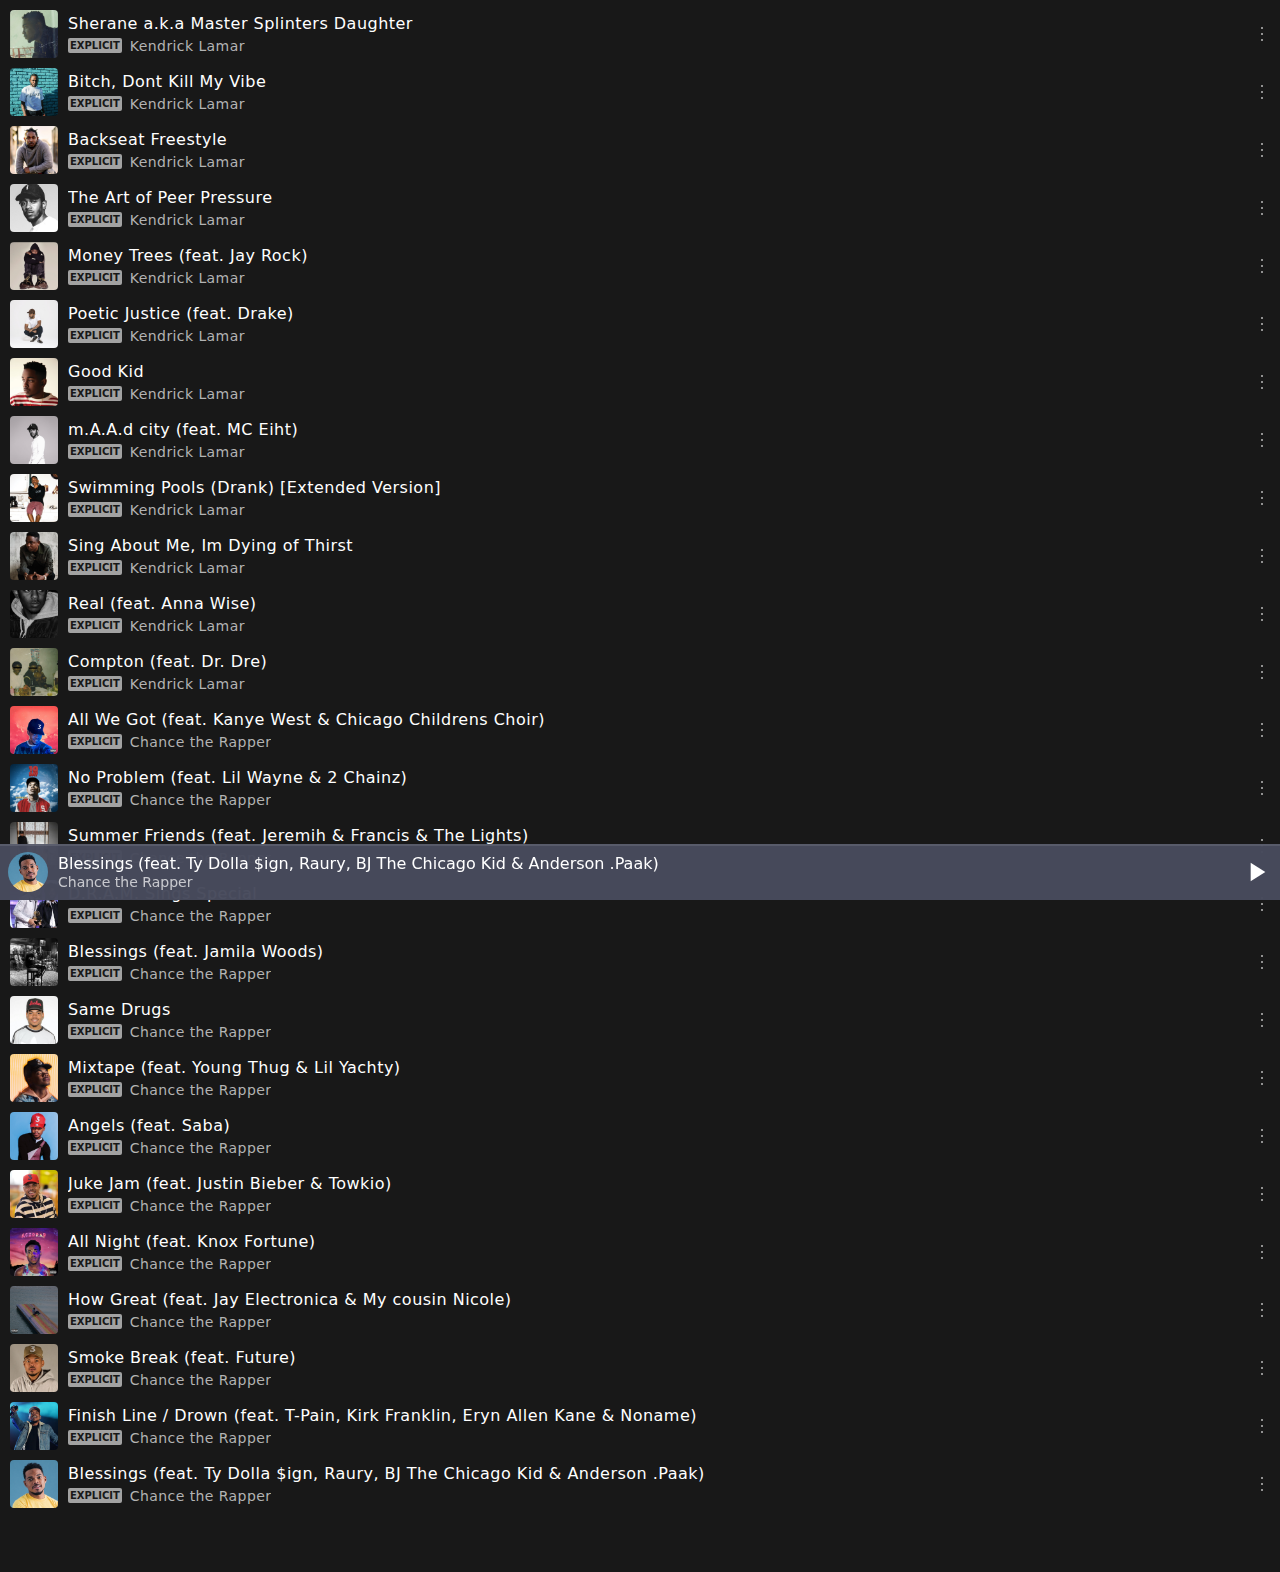
==== index.html @ a81ec712 "Update index.html" ====
<!DOCTYPE html>
<html lang="en">
<head>
   <meta charset="UTF-8">
   <meta http-equiv="X-UA-Compatible" content="IE=edge">
   <meta name="viewport" content="width=device-width, initial-scale=1.0">
   <meta name="mobile-web-app-capable" content="yes">
   <meta name="apple-mobile-web-app-title" content="Audio App">
   <meta name="apple-mobile-web-app-status-bar-style" content="#181818">
   <meta name="theme-color" content="#181818">
   <meta name="description" content="Description">
   <title>Audio app</title>
   <link rel="manifest" href="manifest.json" crossorigin="use-credentials">
   <link rel="shortcut icon" href="images/favicon.ico">
   <link rel="icon" href="images/logo-192.png" sizes="192x192">
   <link rel="icon" href="images/logo-512.png" sizes="512x512">
   <link rel="apple-touch-icon" href="images/logo-192.png" sizes="192x192">
   <link rel="apple-touch-icon" href="images/logo-512.png" sizes="512x512">
   <link rel="stylesheet" href="style.css">
</head>
<body>
   <audio preload="metadata"></audio>
   <main>
      <div class="playlist"></div>
      <div class="player">
         <div class="header">
            <h5>Playing from Album</h5>
            <h4 class="song-album"></h4>
         </div>
         <div class="figure">
            <img src="images/placeholder.webp" alt="Image">
         </div>
         <div class="details">
            <h1 class="song-name"></h1>
            <h2 class="song-artist"></h2>
         </div>
         <div class="seek-container">
            <input type="range" class="seek-bar">
            <div class="timecodes">
               <p class="song-timer">00:00</p>
               <p class="song-duration">00:00</p>
            </div>
         </div>
         <div class="controls">
            <button class="prev-btn"><span class="prev-icon"></span></button>
            <button class="play-btn"><span class="play-icon"></span></button>
            <button class="next-btn"><span class="next-icon"></span></button>
         </div>
         <div class="sub-controls">
            <button class="share-btn"><span class="share-icon"></span></button>
            <p class="share-menu"></p>
            <button class="collapse-btn"><span class="collapse-icon"></span></button>
         </div>
      </div>
   </main>
   <script src="app.js"></script>
   <script src="script.js"></script>
</body>
</html>
---- style.css ----
* {
   box-sizing: border-box;
   margin: 0;
   padding: 0;
}

*::before,
*::after {
   box-sizing: border-box;
}

html,
body {
   scroll-behavior: smooth;
   text-rendering: optimizeLegibility;
   -webkit-font-smoothing: antialiased;
   -webkit-text-size-adjust: 100%;
   -webkit-tap-highlight-color: transparent;
}

body {
   font-family: system-ui, sans-serif;
   background: #181818;
   color: #fff;
}

img {
   max-width: 100%;
   display: block;
}

ul,
ol {
   list-style: none;
   scroll-behavior: smooth;
}

a {
   text-decoration: none;
   cursor: pointer;
}  

h1,
h2,
h3,
h4,
h5,
h6,
p {
   white-space: normal;
   word-break: break-word;
   -webkit-line-clamp: 1;
   text-overflow: ellipsis;
   display: -webkit-box;
   -webkit-box-orient: vertical;
   overflow: hidden;
}

input {
   border: none;
   outline: none;
}

button {
	border: none;
	outline: none;
	background: none;
	cursor: pointer;
}

button:focus {
	outline: none;
}

.play-icon {
   background: url("data:image/svg+xml,%3Csvg xmlns='http://www.w3.org/2000/svg' height='24px' viewBox='0 0 24 24' width='24px' fill='%23FFFFFF'%3E%3Cpath d='M0 0h24v24H0z' fill='none'/%3E%3Cpath d='M8 5v14l11-7z'/%3E%3C/svg%3E") no-repeat center center/cover;
}

.pause-icon {
   background: url("data:image/svg+xml,%3Csvg xmlns='http://www.w3.org/2000/svg' height='24px' viewBox='0 0 24 24' width='24px' fill='%23FFFFFF'%3E%3Cpath d='M0 0h24v24H0z' fill='none'/%3E%3Cpath d='M6 19h4V5H6v14zm8-14v14h4V5h-4z'/%3E%3C/svg%3E") no-repeat center center/cover;
}

.next-icon {
   background: url("data:image/svg+xml,%3Csvg xmlns='http://www.w3.org/2000/svg' viewBox='0 0 24 24' width='24' height='24' fill='%23fff'%3E%3Cpath d='M16,18H18V6H16M6,18L14.5,12L6,6V18Z'/%3E%3C/svg%3E") no-repeat center center/cover;
}

.prev-icon {
   background: url("data:image/svg+xml,%3Csvg xmlns='http://www.w3.org/2000/svg' viewBox='0 0 24 24' width='24' height='24' fill='%23fff'%3E%3Cpath d='M6,18V6H8V18H6M9.5,12L18,6V18L9.5,12Z'/%3E%3C/svg%3E") no-repeat center center/cover;
}

.share-icon {
   background: url("data:image/svg+xml,%3Csvg xmlns='http://www.w3.org/2000/svg' viewBox='0 0 24 24' width='36' height='36' fill='none' stroke='%23ffffff' stroke-width='1' stroke-linecap='square' stroke-linejoin='round'%3E%3Ccircle cx='5' cy='12' r='3'%3E%3C/circle%3E%3Ccircle cx='19' cy='19' r='3'%3E%3C/circle%3E%3Ccircle cx='19' cy='5' r='3'%3E%3C/circle%3E%3Cline x1='7.6' y1='13.5' x2='16.15' y2='18'%3E%3C/line%3E%3Cline x1='16.4' y1='6.5' x2='7.85' y2='11'%3E%3C/line%3E%3C/svg%3E") no-repeat center center/cover;
}

.collapse-icon {
   background: url("data:image/svg+xml,%3Csvg xmlns='http://www.w3.org/2000/svg' viewBox='0 0 24 24' width='48' height='48' fill='none' stroke='%23ffffff' stroke-width='1' stroke-linecap='round' stroke-linejoin='round'%3E%3Cpolyline points='7 10 12 15 17 10'%3E%3C/polyline%3E%3C/svg%3E") no-repeat center center/cover;
}

.more-icon {
   background: url("data:image/svg+xml,%3Csvg xmlns='http://www.w3.org/2000/svg' viewBox='0 0 24 24' width='24' height='24' fill='none' stroke='%23ffffff' stroke-width='1' stroke-linecap='round' stroke-linejoin='round'%3E%3Cline x1='11.99' y1='6' x2='12' y2='6' stroke-linecap='round' stroke-width='2'%3E%3C/line%3E%3Cline x1='11.99' y1='12' x2='12' y2='12' stroke-linecap='round' stroke-width='2'%3E%3C/line%3E%3Cline x1='11.99' y1='18' x2='12' y2='18' stroke-linecap='round' stroke-width='2'%3E%3C/line%3E%3C/svg%3E") no-repeat center center/cover;
}

.overlay {
   position: fixed;
   top: 0;
   left: 0;
   bottom: 0;
   right: 0;
   background: rgba(0,0,0,.5);
}

.playlist ul {
   position: relative;
   padding-left: .625rem;
   padding-right: .375rem;
}

.playlist li {
   display: flex;
   margin-top: .625rem;
   margin-bottom: .625rem;
   align-items: center;
   gap: .625rem;
   cursor: pointer;
}

.playlist li:last-of-type {
   margin-bottom: 4rem;
}

.playlist li img {
   width: 3rem;
   height: 3rem;
   border-radius: .25rem;
}

.playlist li .wrapper {
   display: flex;
   flex-direction: column;
   justify-content: space-evenly;
   height: 3rem;
   margin-right: auto;
}

.playlist li .flex {
   display: flex;
   align-items: center;
   gap: .5rem;
}

.playlist li h3 {
   font-size: 1rem;
   color: #fff;
   letter-spacing: .03em;
   font-weight: 400;
}

.playlist li h4 {
   color: #b3b3b3;
   font-size: .875rem;
   letter-spacing: .03em;
   font-weight: 400;
}

.playlist li p {
   color: #181818;
   background: rgba(255,255,255,.6);
   border-radius: 2px;
   font-size: 10px;
   padding: 2px;
   text-transform: uppercase;
   display: flex;
   font-weight: 600;
   align-items: center;
}

.playlist li button {
   width: 1.5rem;
   height: 1.5rem;
   display: flex;
   align-items: center;
   justify-content: center;
   opacity: .7;
}

.playlist li button span {
   width: 1.5rem;
   height: 1.5rem;
}

.playlist .now-playing h3 {
   color: #1db954;
}

.player {
   position: fixed;
   background: rgba(72, 75, 92, .975);
   left: 0;
   bottom: 0;
   height: 3.5rem;
   width: 100%;
   transition: .25s ease;
   overflow: hidden;
   z-index: 4;
   display: flex;
   flex-direction: row;
   align-items: center;
   padding: 0 .5rem;
   gap: .625rem;
}

.header {
   display: none;
   position: relative;
}

.figure {
   display: flex;
   max-width: 2.5rem;
   max-height: 2.5rem;
   width: 100%;
   border-radius: 50%;
   position: relative;
}

.figure img {
   width: 2.5rem;
   height: 2.5rem;
   border-radius: inherit;
   object-fit: cover;
   overflow: hidden;
   animation: rotate 7s linear infinite;
   animation-play-state: paused;
   position: relative;
}

.playing .figure img {
   animation-play-state: running;
}

.details {
   display: flex;
   flex-direction: column;
   width: 100%;
   position: relative;
   gap: .025rem;
}

.details h1 {
   font-size: 1rem;
   font-weight: 500;
}

.details h2 {
   font-size: .875rem;
   font-weight: 400;
   opacity: .7;
}

.seek-container {
   position: absolute;
   top: 0;
   left: 0;
   width: 100%;
}

.seek-bar {
   -webkit-appearance: none;
   -moz-appearance: none;
   appearance: none;
   background: rgba(255,255,255,.1);
   cursor: pointer;
   width: 100%;
   border-radius: 0;
   height: .125rem;
   overflow: hidden;
   position: absolute;
   top: 0;
}

.seek-bar::-webkit-slider-thumb {
   -webkit-appearance: none;
   -moz-appearance: none;
   appearance: none;
   box-shadow: -400px 0 0 400px #fff;
   width: 0;
   height: .125rem;
}

.timecodes {
   display: none;
}

.controls {
   position: relative;
}

.sub-controls {
   position: relative;
}

.controls button {
   display: none;
}

.controls .play-btn {
   display: flex;
   align-items: center;
   justify-content: center;
   width: 2rem;
   height: 2rem;
}

.controls .play-btn span {
   width: 2rem;
   height: 2rem;
}

.sub-controls {
   display: none;
}

.expanded {
   height: 100%;
   width: 100%;
   flex-direction: column;
   padding: 1.25rem 1.375rem;
   justify-content: space-between;
   pointer-events: auto;
   background: linear-gradient(to bottom, rgb(69, 71, 85) 0%, #1c1c1f 100%);
}

.expanded::before {
   content: '';
   position: fixed;
   top: 0;
   left: 0;
   right: 0;
   bottom: 0;
   z-index: -1;
   background: url('images/overlay.svg') no-repeat center center/cover;
}

.expanded .header {
   display: flex;
   flex-direction: column;
   text-align: center;
   gap: .125rem;
   margin-bottom: auto;
}

.expanded .header h4 {
   font-size: 1.125rem;
   letter-spacing: .04em;
   font-weight: 500;
}

.expanded .header h5 {
   font-size: .8rem;
   font-weight: 400;
   text-transform: uppercase;
   letter-spacing: .05em;
   opacity: .7;
}

.expanded .figure {
   position: relative;
   background: rgba(255,255,255,.15);
   padding: .75rem;
   border-radius: 50%;
   max-width: 98%;
   max-height: 98%;
   width: 100%;
   margin-bottom: auto;
}

.expanded .figure::after {
   content: '';
   background: rgba(69, 71, 85, 1);
   border: .375rem solid rgba(255,255,255,.1);
   border-radius: 50%;
   position: absolute;
   left: 50%;
   top: 50%;
   width: 2.5rem;
   height: 2.5rem;
   transform: translate(-50%, -50%);
}

.expanded .figure img {
   width: 100%;
   height: 100%;
   object-fit: cover;
}

.expanded .details {
   gap: .125rem;
   margin-bottom: auto;
}

.expanded .details h1 {
   font-size: 1.25rem;
}

.expanded .details h2 {
   font-size: 1rem;
   opacity: .7;
}

.expanded .seek-container {
   position: relative;
}

.expanded .seek-bar {
   border-radius: .5rem;
   height: .15rem;
   position: relative;
}

.expanded .seek-bar::-webkit-slider-thumb {
   border-radius: .5rem;
   height: .15rem;
}

.expanded .timecodes {
   display: flex;
   align-items: center;
   justify-content: space-between;
   font-size: .8rem;
   opacity: .7;
   font-weight: 400;
   padding-top: .025rem;
}

.expanded .controls {
   display: flex;
   align-items: center;
   gap: 1.5rem;
}

.expanded .controls button {
   display: flex;
   align-items: center;
   justify-content: center;
   width: 2.5rem;
   height: 2.5rem;
   background: rgba(255,255,255,0);
   border-radius: 50%;
}

.expanded .controls button:active {
   background: rgba(255,255,255,.1);
}

.expanded .controls button span {
   width: 2.25rem;
   height: 2.25rem;
}

.expanded .controls .play-btn {
   width: 3.75rem;
   height: 3.75rem;
}

.expanded .controls .play-btn span {
   width: 3.75rem;
   height: 3.75rem;
   display: flex;
}

.expanded .sub-controls {
   display: flex;
   align-items: center;
   justify-content: space-between;
   width: 100%;
}

.expanded .sub-controls p {
   display: none;
}

.expanded .sub-controls button {
   display: flex;
   align-items: center;
   justify-content: center;
   width: 1.75rem;
   height: 1.75rem;
   background: rgba(255,255,255,0);
   border-radius: 50%;
}

.expanded .sub-controls button:active {
   background: rgba(255,255,255,.1);
}

.expanded .sub-controls button span {
   width: 1.5rem;
   height: 1.5rem;
}

.expanded .sub-controls .collapse-btn {
   width: 2.25rem;
   height: 2.25rem;
   margin-right: -.25rem;
}

.expanded .sub-controls .collapse-btn span {
   width: 2rem;
   height: 2rem;
}

@keyframes rotate {
   from {
      transform: rotate(0deg);
   }

   to {
      transform: rotate(360deg);
   }
}

@media (min-width: 600px) {
   .expanded .figure {
      max-width: 275px;
   }

   .expanded .figure img {
      max-width: 275px;
   }

   .expanded .details {
      max-width: 400px;
   }

   .expanded .seek-container {
      max-width: 400px;
   }

   .expanded .seek-bar {
      height: .25rem;
   }

   .expanded .sub-controls {
      max-width: 400px;
   }
}
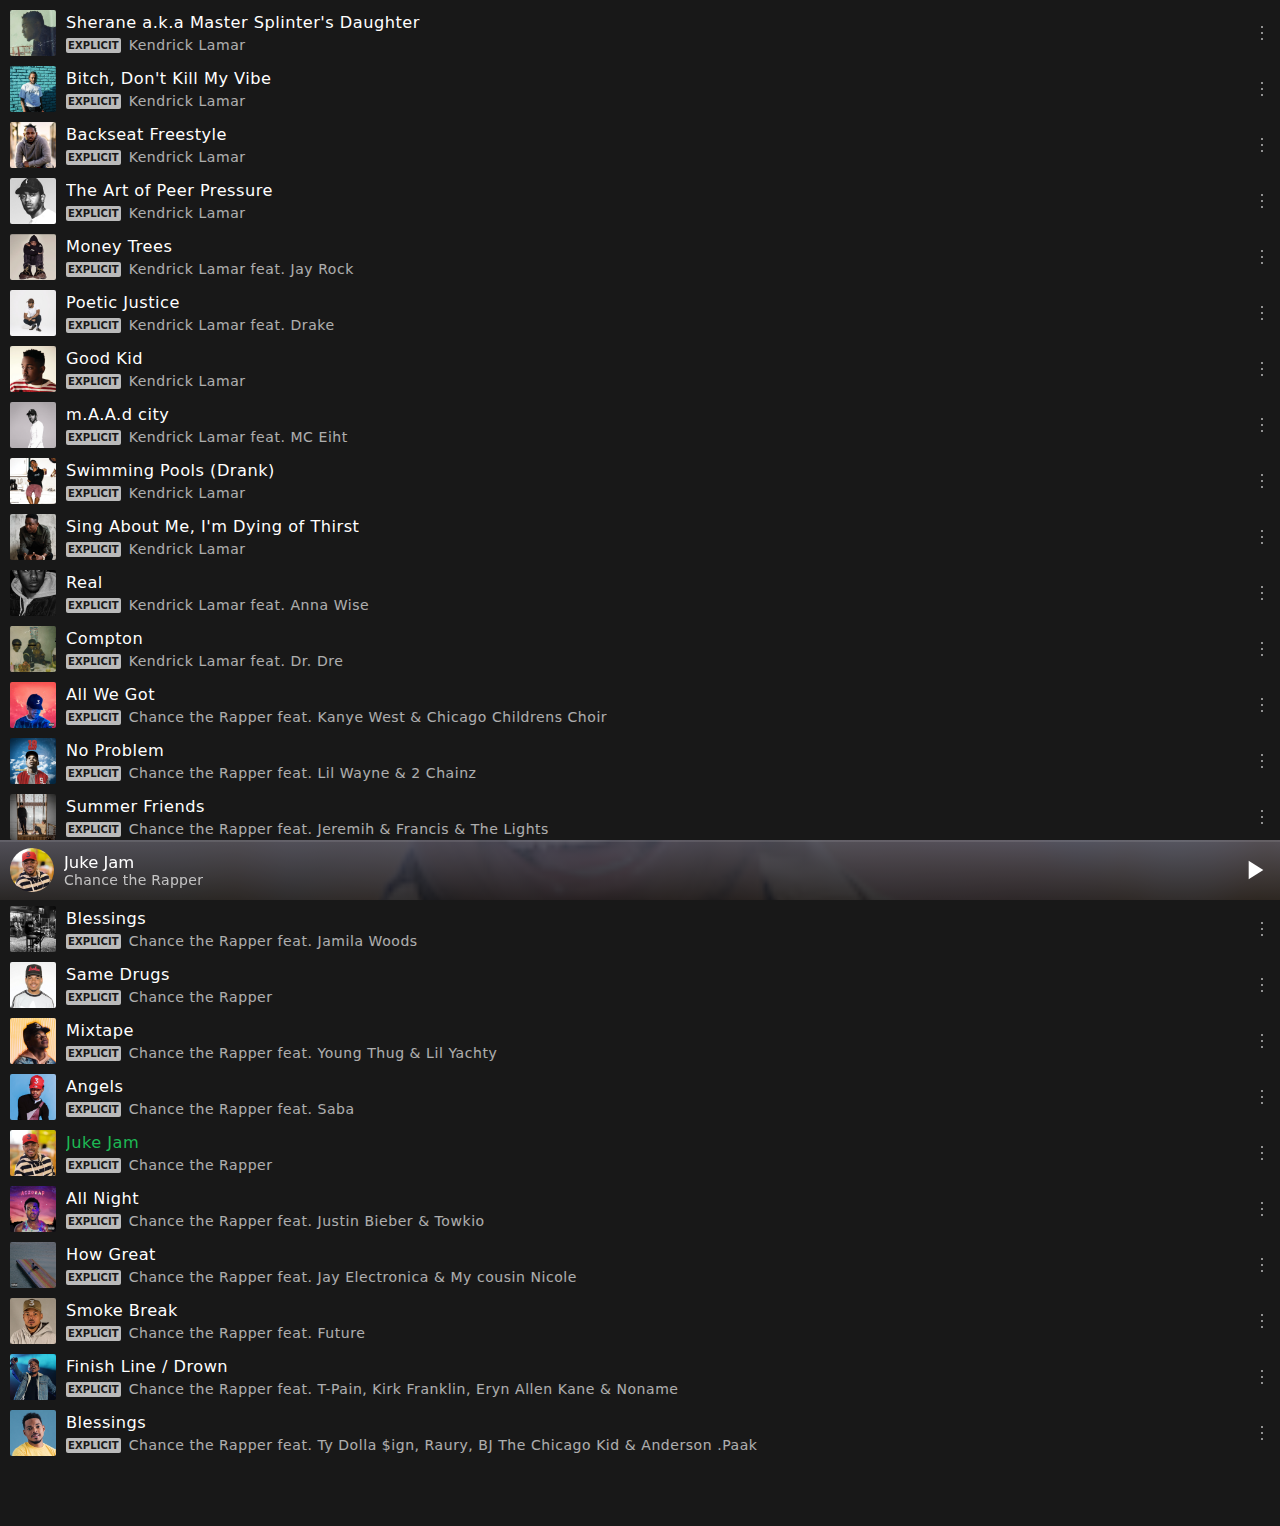
==== commit 3905345c: "Update index.html" ====
--- a/index.html
+++ b/index.html
@@ -19,10 +19,10 @@
    <link rel="stylesheet" href="style.css">
 </head>
 <body>
-   <audio preload="metadata"></audio>
    <main>
       <div class="playlist"></div>
       <div class="player">
+      <audio preload="metadata"></audio>
          <div class="header">
             <h5>Playing from Album</h5>
             <h4 class="song-album"></h4>
--- a/style.css
+++ b/style.css
@@ -45,10 +45,9 @@
 h3,
 h4,
 h5,
-h6,
-p {
+h6 {
    white-space: normal;
-   word-break: break-word;
+   word-break: break-all;
    -webkit-line-clamp: 1;
    text-overflow: ellipsis;
    display: -webkit-box;
@@ -101,236 +100,6 @@
 }
 
 .overlay {
-   position: fixed;
-   top: 0;
-   left: 0;
-   bottom: 0;
-   right: 0;
-   background: rgba(0,0,0,.5);
-}
-
-.playlist ul {
-   position: relative;
-   padding-left: .625rem;
-   padding-right: .375rem;
-}
-
-.playlist li {
-   display: flex;
-   margin-top: .625rem;
-   margin-bottom: .625rem;
-   align-items: center;
-   gap: .625rem;
-   cursor: pointer;
-}
-
-.playlist li:last-of-type {
-   margin-bottom: 4rem;
-}
-
-.playlist li img {
-   width: 3rem;
-   height: 3rem;
-   border-radius: .25rem;
-}
-
-.playlist li .wrapper {
-   display: flex;
-   flex-direction: column;
-   justify-content: space-evenly;
-   height: 3rem;
-   margin-right: auto;
-}
-
-.playlist li .flex {
-   display: flex;
-   align-items: center;
-   gap: .5rem;
-}
-
-.playlist li h3 {
-   font-size: 1rem;
-   color: #fff;
-   letter-spacing: .03em;
-   font-weight: 400;
-}
-
-.playlist li h4 {
-   color: #b3b3b3;
-   font-size: .875rem;
-   letter-spacing: .03em;
-   font-weight: 400;
-}
-
-.playlist li p {
-   color: #181818;
-   background: rgba(255,255,255,.6);
-   border-radius: 2px;
-   font-size: 10px;
-   padding: 2px;
-   text-transform: uppercase;
-   display: flex;
-   font-weight: 600;
-   align-items: center;
-}
-
-.playlist li button {
-   width: 1.5rem;
-   height: 1.5rem;
-   display: flex;
-   align-items: center;
-   justify-content: center;
-   opacity: .7;
-}
-
-.playlist li button span {
-   width: 1.5rem;
-   height: 1.5rem;
-}
-
-.playlist .now-playing h3 {
-   color: #1db954;
-}
-
-.player {
-   position: fixed;
-   background: rgba(72, 75, 92, .975);
-   left: 0;
-   bottom: 0;
-   height: 3.5rem;
-   width: 100%;
-   transition: .25s ease;
-   overflow: hidden;
-   z-index: 4;
-   display: flex;
-   flex-direction: row;
-   align-items: center;
-   padding: 0 .5rem;
-   gap: .625rem;
-}
-
-.header {
-   display: none;
-   position: relative;
-}
-
-.figure {
-   display: flex;
-   max-width: 2.5rem;
-   max-height: 2.5rem;
-   width: 100%;
-   border-radius: 50%;
-   position: relative;
-}
-
-.figure img {
-   width: 2.5rem;
-   height: 2.5rem;
-   border-radius: inherit;
-   object-fit: cover;
-   overflow: hidden;
-   animation: rotate 7s linear infinite;
-   animation-play-state: paused;
-   position: relative;
-}
-
-.playing .figure img {
-   animation-play-state: running;
-}
-
-.details {
-   display: flex;
-   flex-direction: column;
-   width: 100%;
-   position: relative;
-   gap: .025rem;
-}
-
-.details h1 {
-   font-size: 1rem;
-   font-weight: 500;
-}
-
-.details h2 {
-   font-size: .875rem;
-   font-weight: 400;
-   opacity: .7;
-}
-
-.seek-container {
-   position: absolute;
-   top: 0;
-   left: 0;
-   width: 100%;
-}
-
-.seek-bar {
-   -webkit-appearance: none;
-   -moz-appearance: none;
-   appearance: none;
-   background: rgba(255,255,255,.1);
-   cursor: pointer;
-   width: 100%;
-   border-radius: 0;
-   height: .125rem;
-   overflow: hidden;
-   position: absolute;
-   top: 0;
-}
-
-.seek-bar::-webkit-slider-thumb {
-   -webkit-appearance: none;
-   -moz-appearance: none;
-   appearance: none;
-   box-shadow: -400px 0 0 400px #fff;
-   width: 0;
-   height: .125rem;
-}
-
-.timecodes {
-   display: none;
-}
-
-.controls {
-   position: relative;
-}
-
-.sub-controls {
-   position: relative;
-}
-
-.controls button {
-   display: none;
-}
-
-.controls .play-btn {
-   display: flex;
-   align-items: center;
-   justify-content: center;
-   width: 2rem;
-   height: 2rem;
-}
-
-.controls .play-btn span {
-   width: 2rem;
-   height: 2rem;
-}
-
-.sub-controls {
-   display: none;
-}
-
-.expanded {
-   height: 100%;
-   width: 100%;
-   flex-direction: column;
-   padding: 1.25rem 1.375rem;
-   justify-content: space-between;
-   pointer-events: auto;
-   background: linear-gradient(to bottom, rgb(69, 71, 85) 0%, #1c1c1f 100%);
-}
-
-.expanded::before {
    content: '';
    position: fixed;
    top: 0;
@@ -339,6 +108,235 @@
    bottom: 0;
    z-index: -1;
    background: url('images/overlay.svg') no-repeat center center/cover;
+   background: rgba(0,0,0,.5);
+}
+
+.playlist ul {
+   position: relative;
+   padding-left: .625rem;
+   padding-right: .375rem;
+}
+
+.playlist li {
+   display: flex;
+   margin-top: .625rem;
+   margin-bottom: .625rem;
+   align-items: center;
+   gap: .625rem;
+   cursor: pointer;
+}
+
+.playlist li:last-of-type {
+   margin-bottom: 4.375rem;
+}
+
+.playlist li img {
+   max-width: 2.875rem;
+   max-height: 2.875rem;
+   width: 100%;
+   height: 100%;
+   border-radius: .125rem;
+   object-fit: cover;
+}
+
+.playlist li .wrapper {
+   display: flex;
+   flex-direction: column;
+   justify-content: space-around;
+   height: 2.875rem;
+   margin-right: auto;
+}
+
+.playlist li .flex {
+   display: flex;
+   align-items: center;
+   gap: .5rem;
+}
+
+.playlist li h3 {
+   font-size: 1.0125rem;
+   color: #fff;
+   letter-spacing: .03em;
+   font-weight: 400;
+}
+
+.playlist li h4 {
+   color: #fff;
+   opacity: .65;
+   font-size: .875rem;
+   letter-spacing: .04em;
+   font-weight: 400;
+}
+
+.playlist li p {
+   color: #181818;
+   background: rgba(255,255,255,.7);
+   border-radius: .125rem;
+   font-size: .625rem;
+   padding: .125rem;
+   text-transform: uppercase;
+   letter-spacing: .01em;
+   display: flex;
+   font-weight: 600;
+   align-items: center;
+   text-align: center;
+}
+
+.playlist li button {
+   width: 1.5rem;
+   height: 1.5rem;
+   display: flex;
+   align-items: center;
+   justify-content: center;
+   opacity: .7;
+}
+
+.playlist li button span {
+   width: 1.5rem;
+   height: 1.5rem;
+}
+
+.playlist .now-playing h3 {
+   color: #1db954;
+}
+
+.player {
+   position: fixed;
+   background: rgba(72, 75, 92, .975);
+   left: 0;
+   bottom: 0;
+   height: 3.75rem;
+   width: 100%;
+   transition: .25s ease;
+   overflow: hidden;
+   z-index: 4;
+   display: flex;
+   flex-direction: row;
+   align-items: center;
+   padding: 0 .625rem;
+   gap: .625rem;
+}
+
+.header {
+   display: none;
+   position: relative;
+}
+
+.figure {
+   display: flex;
+   max-width: 2.75rem;
+   max-height: 2.75rem;
+   width: 100%;
+   border-radius: 50%;
+   position: relative;
+}
+
+.figure img {
+   width: 2.75rem;
+   height: 2.75rem;
+   border-radius: inherit;
+   object-fit: cover;
+   overflow: hidden;
+   animation: rotate 7s linear infinite;
+   animation-play-state: paused;
+   position: relative;
+}
+
+.playing .figure img {
+   animation-play-state: running;
+}
+
+.details {
+   display: flex;
+   flex-direction: column;
+   width: 100%;
+   position: relative;
+   justify-content: space-evenly;
+}
+
+.details h1 {
+   font-size: 1.025rem;
+   font-weight: 500;
+}
+
+.details h2 {
+   font-size: .875rem;
+   font-weight: 400;
+   opacity: .7;
+   letter-spacing: .02em;
+}
+
+.seek-container {
+   position: absolute;
+   top: 0;
+   left: 0;
+   width: 100%;
+}
+
+.seek-bar {
+   -webkit-appearance: none;
+   -moz-appearance: none;
+   appearance: none;
+   background: rgba(255,255,255,.1);
+   cursor: pointer;
+   width: 100%;
+   border-radius: 0;
+   height: .1rem;
+   overflow: hidden;
+   position: absolute;
+   top: 0;
+}
+
+.seek-bar::-webkit-slider-thumb {
+   -webkit-appearance: none;
+   -moz-appearance: none;
+   appearance: none;
+   box-shadow: -400px 0 0 400px #fff;
+   width: 0;
+   height: .1rem;
+}
+
+.timecodes {
+   display: none;
+}
+
+.controls {
+   position: relative;
+}
+
+.sub-controls {
+   position: relative;
+}
+
+.controls button {
+   display: none;
+}
+
+.controls .play-btn {
+   display: flex;
+   align-items: center;
+   justify-content: center;
+   width: 2rem;
+   height: 2rem;
+}
+
+.controls .play-btn span {
+   width: 2rem;
+   height: 2rem;
+}
+
+.sub-controls {
+   display: none;
+}
+
+.expanded {
+   height: 100%;
+   width: 100%;
+   flex-direction: column;
+   padding: 1.25rem 1.375rem;
+   justify-content: space-between;
+   pointer-events: auto;
+   background: linear-gradient(to bottom, rgba(69, 71, 85, .9) 0%, rgba(28, 28, 31, .9) 100%);
 }
 
 .expanded .header {
@@ -366,10 +364,10 @@
 .expanded .figure {
    position: relative;
    background: rgba(255,255,255,.15);
-   padding: .75rem;
+   padding: .625rem;
    border-radius: 50%;
-   max-width: 98%;
-   max-height: 98%;
+   max-width: 92%;
+   max-height: 92%;
    width: 100%;
    margin-bottom: auto;
 }
@@ -394,16 +392,16 @@
 }
 
 .expanded .details {
-   gap: .125rem;
+   gap: .125rem;  
    margin-bottom: auto;
 }
 
 .expanded .details h1 {
-   font-size: 1.25rem;
+   font-size: 1.325rem;
 }
 
 .expanded .details h2 {
-   font-size: 1rem;
+   font-size: 1.075rem;
    opacity: .7;
 }
 
@@ -520,27 +518,40 @@
 }
 
 @media (min-width: 600px) {
+   .expanded {
+      display: grid;
+      grid-template-columns: repeat(3, 1fr);
+      padding: 3rem;
+      align-content: space-between;
+      justify-content: center;
+   }
+
+   .expanded .header {
+      grid-column: 1 / 4;
+      text-align: center;
+   }
+
    .expanded .figure {
-      max-width: 275px;
-   }
-
-   .expanded .figure img {
-      max-width: 275px;
+      grid-column: 2 / 3;
+      max-width: 100%;
+      max-height: 100%;
    }
 
    .expanded .details {
-      max-width: 400px;
+      grid-column: 1 / 4;
+      height: fit-content;
    }
 
    .expanded .seek-container {
-      max-width: 400px;
-   }
-
-   .expanded .seek-bar {
-      height: .25rem;
+      grid-column: 1 / 4;
+   }
+
+   .expanded .controls {
+      grid-column: 1 / 4;
+      justify-content: center;
    }
 
    .expanded .sub-controls {
-      max-width: 400px;
-   }
-}
+      grid-column: 1 / 4;
+   }
+}
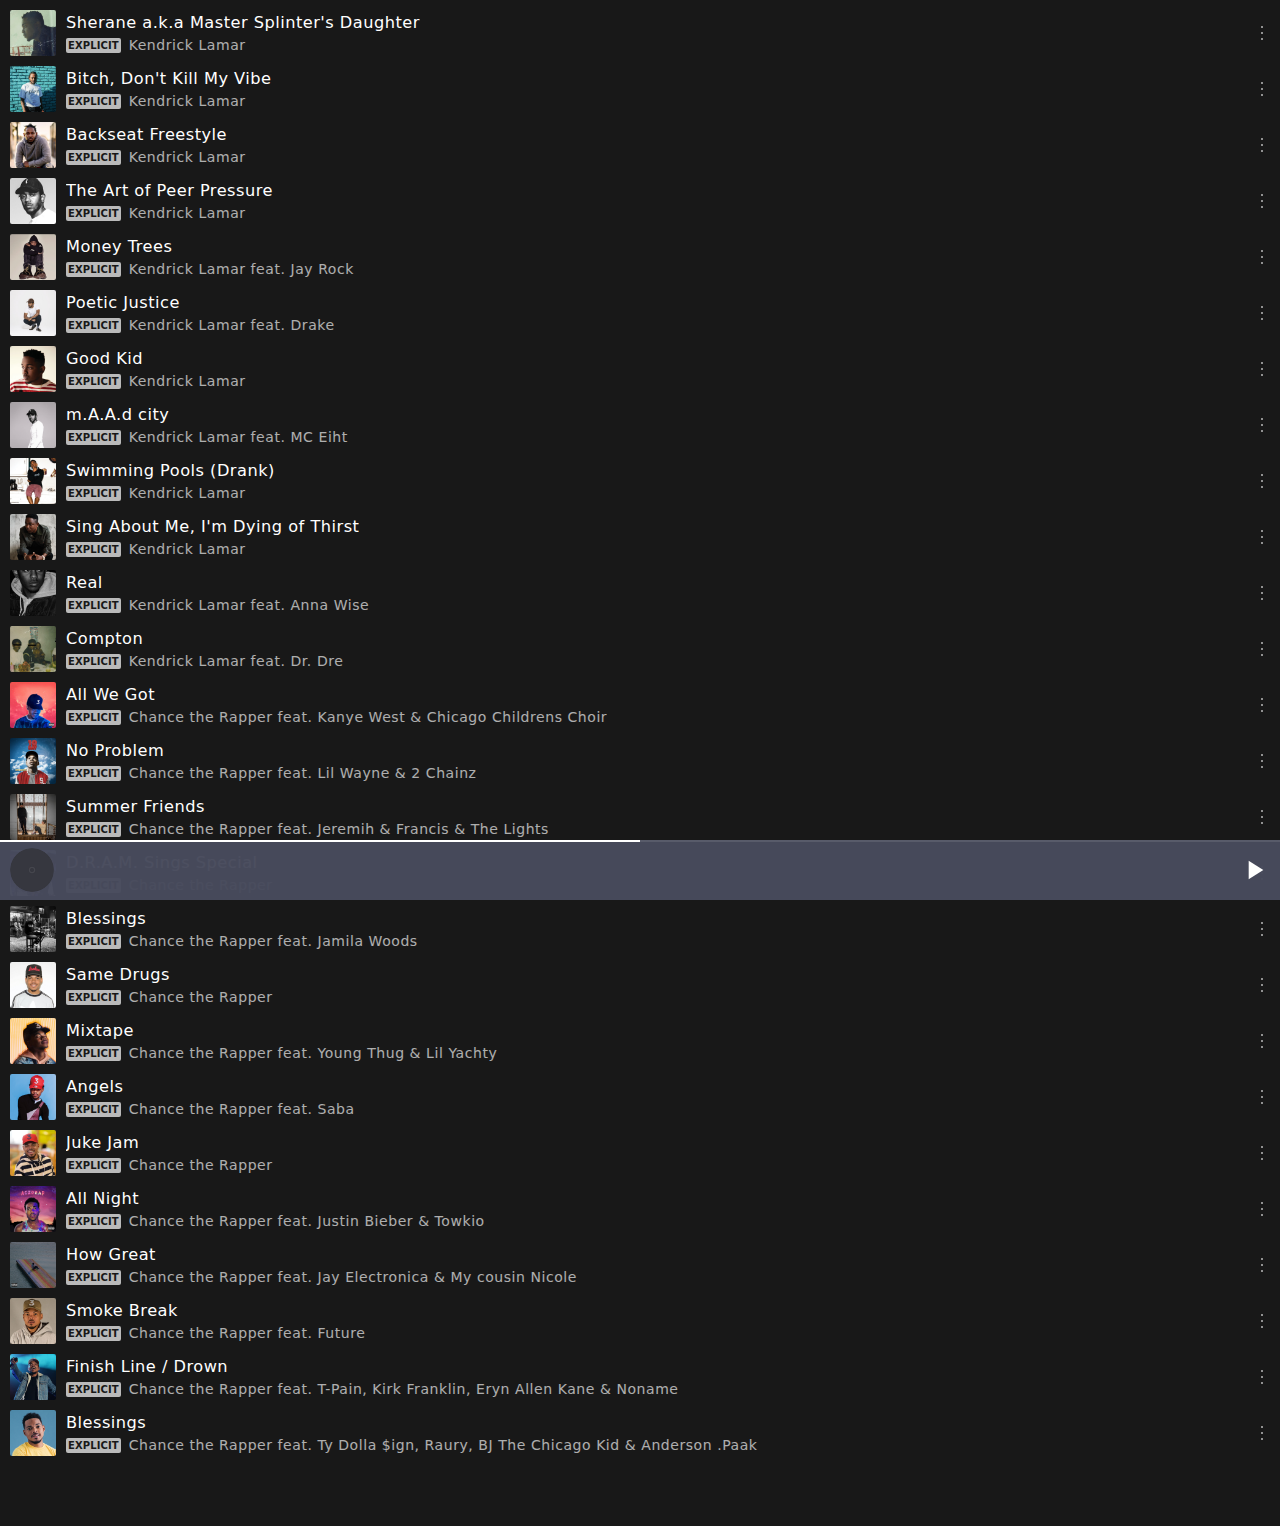
==== commit 3de0e9f5: "Update index.html" ====
--- a/index.html
+++ b/index.html
@@ -19,10 +19,10 @@
    <link rel="stylesheet" href="style.css">
 </head>
 <body>
+   <audio preload="metadata"></audio>
    <main>
       <div class="playlist"></div>
       <div class="player">
-      <audio preload="metadata"></audio>
          <div class="header">
             <h5>Playing from Album</h5>
             <h4 class="song-album"></h4>
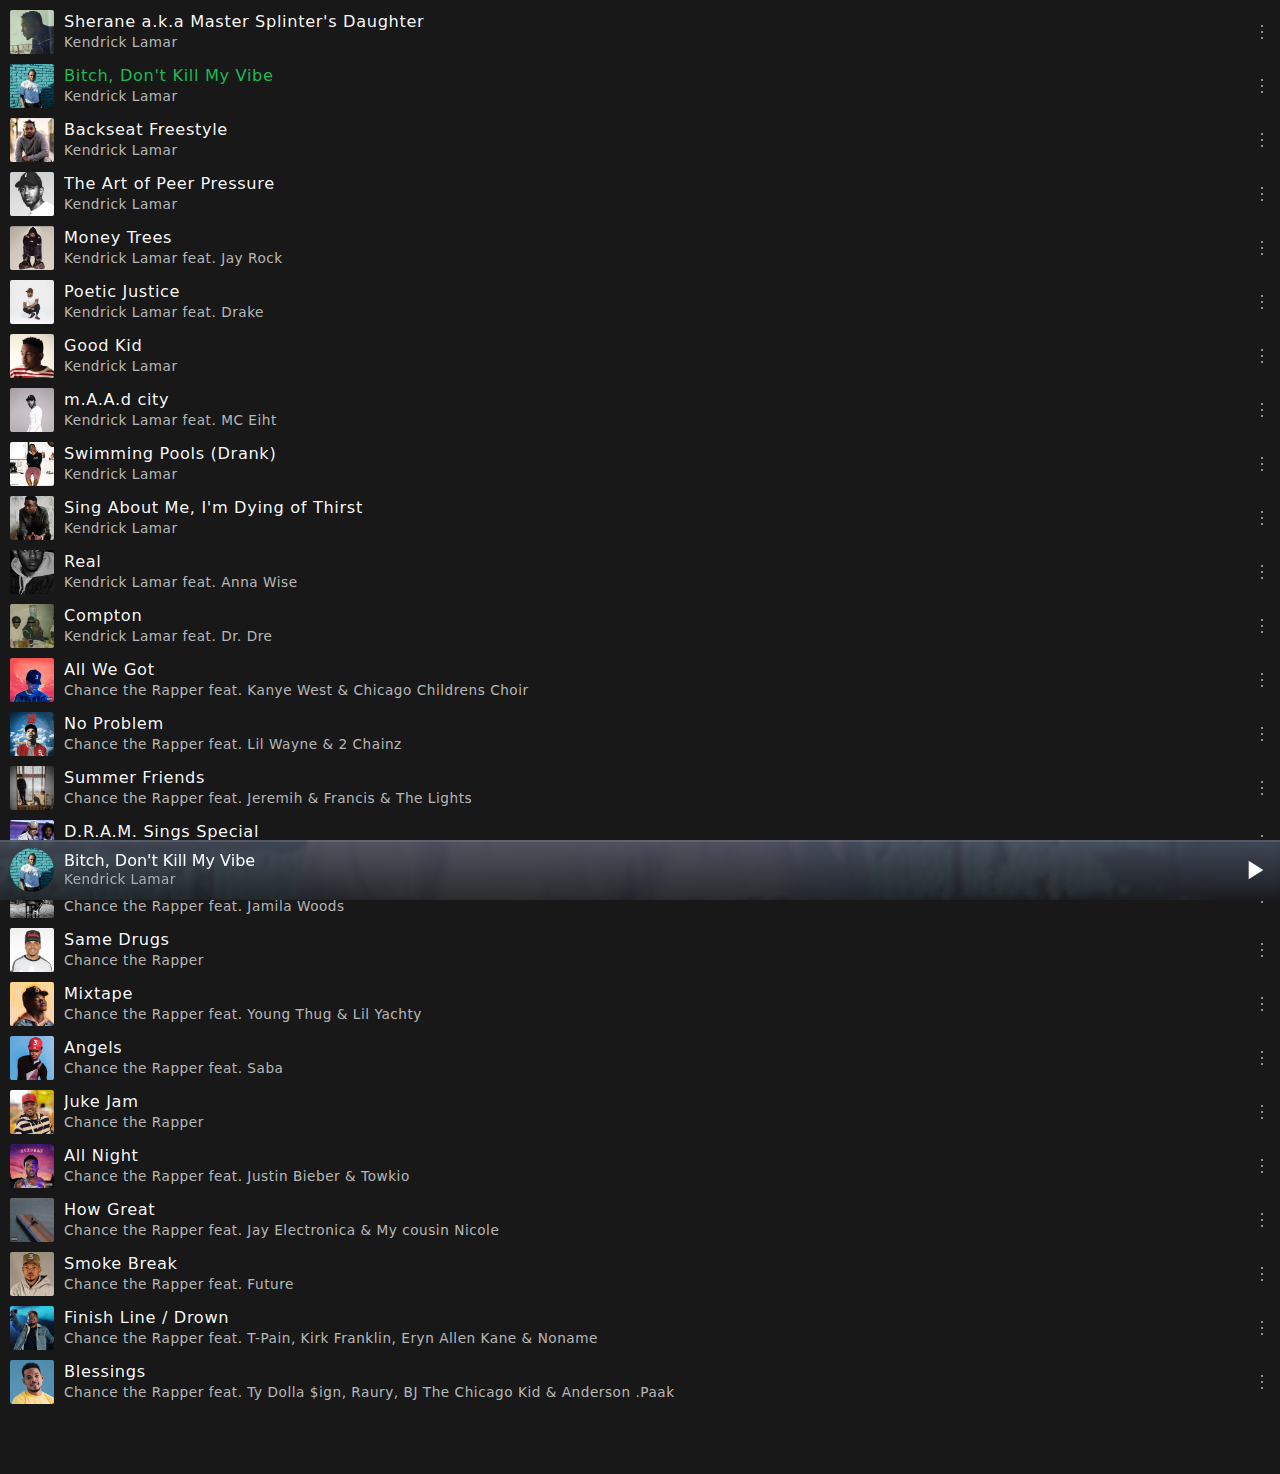
==== commit c2277f3f: "Add files via upload" ====
--- a/index.html
+++ b/index.html
@@ -56,4 +56,4 @@
    <script src="app.js"></script>
    <script src="script.js"></script>
 </body>
-</html>
+</html>--- a/style.css
+++ b/style.css
@@ -38,7 +38,7 @@
 a {
    text-decoration: none;
    cursor: pointer;
-}  
+}
 
 h1,
 h2,
@@ -47,12 +47,13 @@
 h5,
 h6 {
    white-space: normal;
-   word-break: break-all;
+   word-break: break-word;
    -webkit-line-clamp: 1;
    text-overflow: ellipsis;
    display: -webkit-box;
    -webkit-box-orient: vertical;
    overflow: hidden;
+   line-height: 1.15em;
 }
 
 input {
@@ -61,14 +62,14 @@
 }
 
 button {
-	border: none;
-	outline: none;
-	background: none;
-	cursor: pointer;
+   border: none;
+   outline: none;
+   background: none;
+   cursor: pointer;
 }
 
 button:focus {
-	outline: none;
+   outline: none;
 }
 
 .play-icon {
@@ -106,9 +107,9 @@
    left: 0;
    right: 0;
    bottom: 0;
-   z-index: -1;
+   z-index: 1;
    background: url('images/overlay.svg') no-repeat center center/cover;
-   background: rgba(0,0,0,.5);
+   background: rgba(0, 0, 0, .7);
 }
 
 .playlist ul {
@@ -131,8 +132,8 @@
 }
 
 .playlist li img {
-   max-width: 2.875rem;
-   max-height: 2.875rem;
+   max-width: 2.75rem;
+   max-height: 2.75rem;
    width: 100%;
    height: 100%;
    border-radius: .125rem;
@@ -142,44 +143,23 @@
 .playlist li .wrapper {
    display: flex;
    flex-direction: column;
-   justify-content: space-around;
-   height: 2.875rem;
+   justify-content: center;
+   gap: .25rem;
    margin-right: auto;
-}
-
-.playlist li .flex {
-   display: flex;
-   align-items: center;
-   gap: .5rem;
 }
 
 .playlist li h3 {
    font-size: 1.0125rem;
-   color: #fff;
-   letter-spacing: .03em;
-   font-weight: 400;
+   color: rgba(255, 255, 255, .9875);
+   letter-spacing: .04em;
+   font-weight: 500;
 }
 
 .playlist li h4 {
-   color: #fff;
-   opacity: .65;
-   font-size: .875rem;
+   color: rgba(255, 255, 255, .7);
+   font-size: .85rem;
    letter-spacing: .04em;
-   font-weight: 400;
-}
-
-.playlist li p {
-   color: #181818;
-   background: rgba(255,255,255,.7);
-   border-radius: .125rem;
-   font-size: .625rem;
-   padding: .125rem;
-   text-transform: uppercase;
-   letter-spacing: .01em;
-   display: flex;
-   font-weight: 600;
-   align-items: center;
-   text-align: center;
+   font-weight: 500;
 }
 
 .playlist li button {
@@ -237,7 +217,7 @@
    border-radius: inherit;
    object-fit: cover;
    overflow: hidden;
-   animation: rotate 7s linear infinite;
+   animation: rotate 9s linear infinite;
    animation-play-state: paused;
    position: relative;
 }
@@ -251,19 +231,20 @@
    flex-direction: column;
    width: 100%;
    position: relative;
-   justify-content: space-evenly;
+   justify-content: center;
+   gap: .125rem;
 }
 
 .details h1 {
-   font-size: 1.025rem;
+   font-size: 1rem;
    font-weight: 500;
 }
 
 .details h2 {
-   font-size: .875rem;
+   font-size: .85rem;
    font-weight: 400;
-   opacity: .7;
-   letter-spacing: .02em;
+   opacity: .6;
+   letter-spacing: .03em;
 }
 
 .seek-container {
@@ -277,7 +258,7 @@
    -webkit-appearance: none;
    -moz-appearance: none;
    appearance: none;
-   background: rgba(255,255,255,.1);
+   background: rgba(255, 255, 255, .1);
    cursor: pointer;
    width: 100%;
    border-radius: 0;
@@ -291,7 +272,7 @@
    -webkit-appearance: none;
    -moz-appearance: none;
    appearance: none;
-   box-shadow: -400px 0 0 400px #fff;
+   box-shadow: -400px 0 0 400px rgba(255, 255, 255, .85);
    width: 0;
    height: .1rem;
 }
@@ -336,15 +317,14 @@
    padding: 1.25rem 1.375rem;
    justify-content: space-between;
    pointer-events: auto;
-   background: linear-gradient(to bottom, rgba(69, 71, 85, .9) 0%, rgba(28, 28, 31, .9) 100%);
+   background: linear-gradient(to bottom, rgba(69, 71, 85, .925) 0%, rgba(28, 28, 31, .925) 100%);
 }
 
 .expanded .header {
    display: flex;
    flex-direction: column;
    text-align: center;
-   gap: .125rem;
-   margin-bottom: auto;
+   gap: .25rem;
 }
 
 .expanded .header h4 {
@@ -363,19 +343,19 @@
 
 .expanded .figure {
    position: relative;
-   background: rgba(255,255,255,.15);
+   background: rgba(255, 255, 255, .1);
    padding: .625rem;
    border-radius: 50%;
    max-width: 92%;
    max-height: 92%;
    width: 100%;
-   margin-bottom: auto;
+   margin: auto
 }
 
 .expanded .figure::after {
    content: '';
    background: rgba(69, 71, 85, 1);
-   border: .375rem solid rgba(255,255,255,.1);
+   border: .375rem solid rgba(255, 255, 255, .1);
    border-radius: 50%;
    position: absolute;
    left: 50%;
@@ -392,16 +372,16 @@
 }
 
 .expanded .details {
-   gap: .125rem;  
-   margin-bottom: auto;
+   gap: .25rem;
 }
 
 .expanded .details h1 {
-   font-size: 1.325rem;
+   font-size: 1.375rem;
+   letter-spacing: .03em;
 }
 
 .expanded .details h2 {
-   font-size: 1.075rem;
+   font-size: 1rem;
    opacity: .7;
 }
 
@@ -433,6 +413,7 @@
 .expanded .controls {
    display: flex;
    align-items: center;
+   justify-content: center;
    gap: 1.5rem;
 }
 
@@ -440,29 +421,29 @@
    display: flex;
    align-items: center;
    justify-content: center;
-   width: 2.5rem;
-   height: 2.5rem;
-   background: rgba(255,255,255,0);
+   width: 2.75rem;
+   height: 2.75rem;
+   background: rgba(255, 255, 255, .15);
    border-radius: 50%;
 }
 
 .expanded .controls button:active {
-   background: rgba(255,255,255,.1);
+   background: rgba(255, 255, 255, .35);
 }
 
 .expanded .controls button span {
+   width: 1.75rem;
+   height: 1.75rem;
+}
+
+.expanded .controls .play-btn {
+   width: 4rem;
+   height: 4rem;
+}
+
+.expanded .controls .play-btn span {
    width: 2.25rem;
    height: 2.25rem;
-}
-
-.expanded .controls .play-btn {
-   width: 3.75rem;
-   height: 3.75rem;
-}
-
-.expanded .controls .play-btn span {
-   width: 3.75rem;
-   height: 3.75rem;
    display: flex;
 }
 
@@ -481,24 +462,24 @@
    display: flex;
    align-items: center;
    justify-content: center;
-   width: 1.75rem;
-   height: 1.75rem;
-   background: rgba(255,255,255,0);
-   border-radius: 50%;
-}
-
-.expanded .sub-controls button:active {
-   background: rgba(255,255,255,.1);
-}
-
-.expanded .sub-controls button span {
    width: 1.5rem;
    height: 1.5rem;
+   background: rgba(255, 255, 255, 0);
+   border-radius: 50%;
+}
+
+.expanded .sub-controls button:active {
+   background: rgba(255, 255, 255, .1);
+}
+
+.expanded .sub-controls button span {
+   width: 1.25rem;
+   height: 1.25rem;
 }
 
 .expanded .sub-controls .collapse-btn {
-   width: 2.25rem;
-   height: 2.25rem;
+   width: 2rem;
+   height: 2rem;
    margin-right: -.25rem;
 }
 
@@ -554,4 +535,4 @@
    .expanded .sub-controls {
       grid-column: 1 / 4;
    }
-}
+}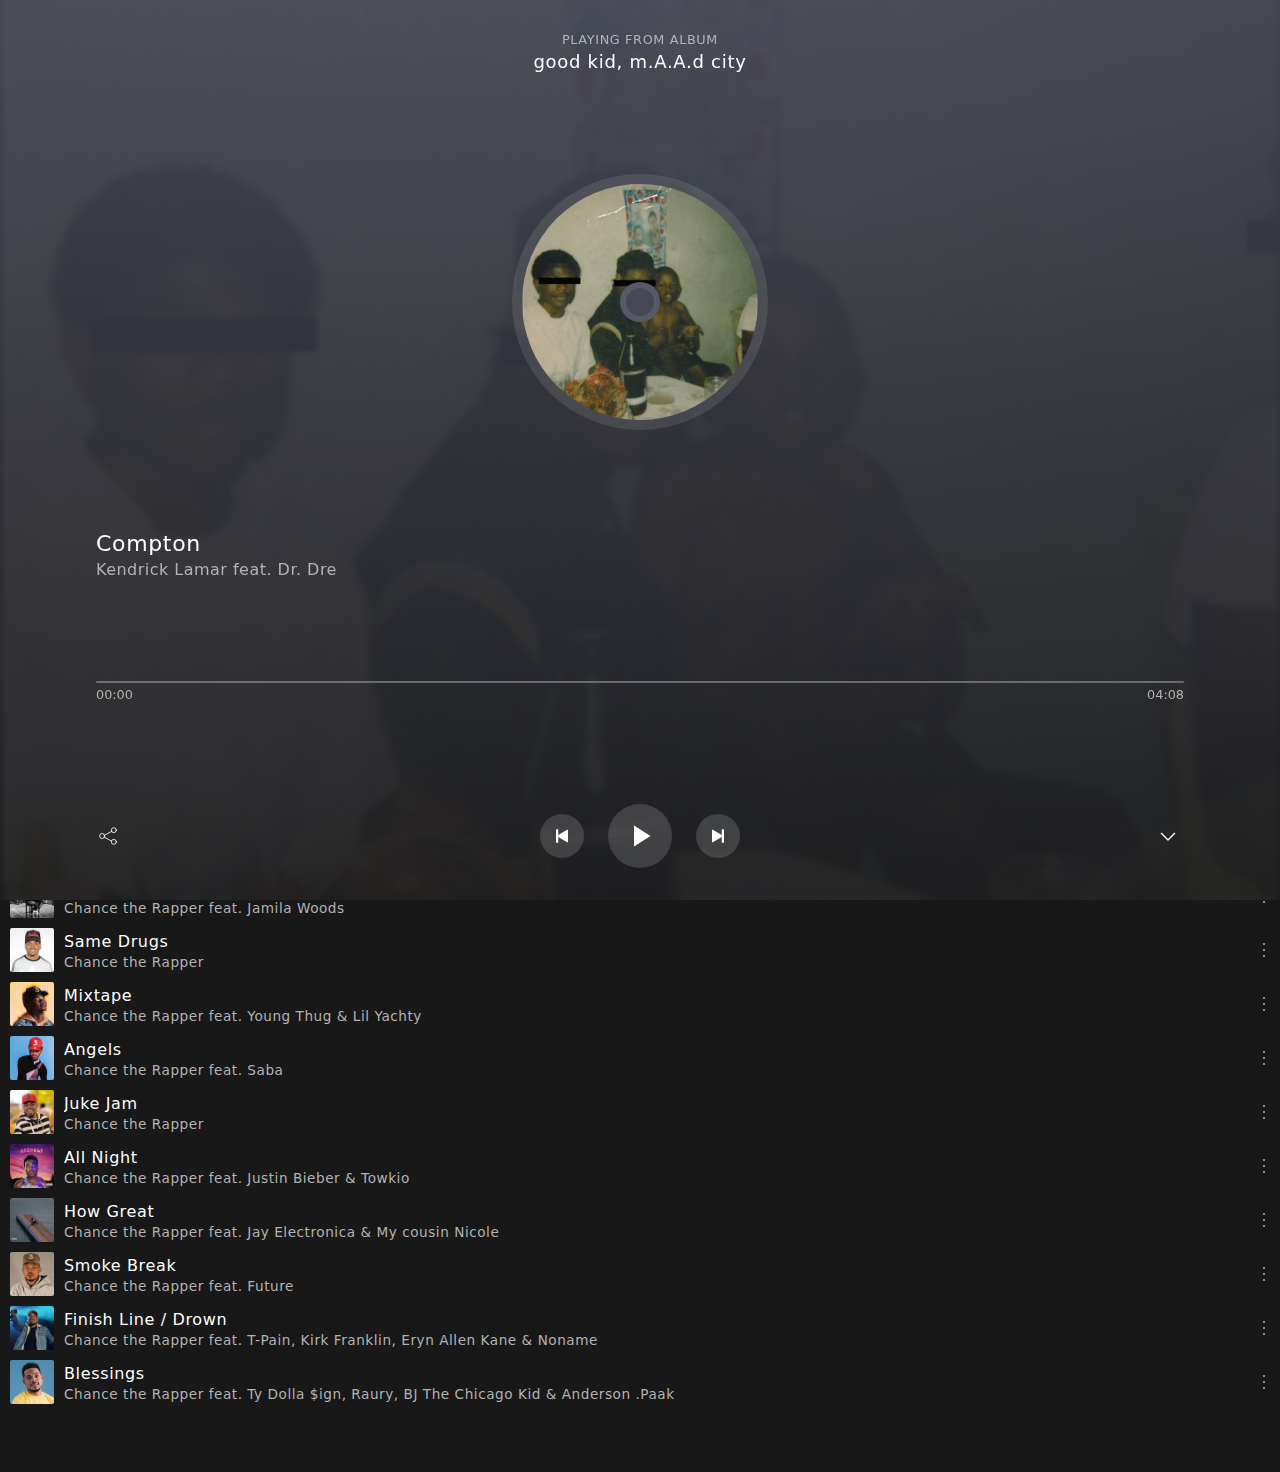
==== commit 327f17da: "Add files via upload" ====
--- a/index.html
+++ b/index.html
@@ -10,19 +10,22 @@
    <meta name="theme-color" content="#181818">
    <meta name="description" content="Description">
    <title>Audio app</title>
+   <link rel="preconnect" href="https://fonts.googleapis.com">
+   <link rel="preconnect" href="https://fonts.gstatic.com" crossorigin>
    <link rel="manifest" href="manifest.json" crossorigin="use-credentials">
    <link rel="shortcut icon" href="images/favicon.ico">
    <link rel="icon" href="images/logo-192.png" sizes="192x192">
    <link rel="icon" href="images/logo-512.png" sizes="512x512">
    <link rel="apple-touch-icon" href="images/logo-192.png" sizes="192x192">
    <link rel="apple-touch-icon" href="images/logo-512.png" sizes="512x512">
+   <link ref="stylesheet" href="https://fonts.googleapis.com/css2?family=Plus+Jakarta+Sans:wght@200..700&display=swap">
    <link rel="stylesheet" href="style.css">
 </head>
 <body>
-   <audio preload="metadata"></audio>
+   <audio preload="auto"></audio>
    <main>
       <div class="playlist"></div>
-      <div class="player">
+      <div class="player expanded">
          <div class="header">
             <h5>Playing from Album</h5>
             <h4 class="song-album"></h4>
--- a/style.css
+++ b/style.css
@@ -2,6 +2,7 @@
    box-sizing: border-box;
    margin: 0;
    padding: 0;
+   scroll-behavior: smooth;
 }
 
 *::before,
@@ -9,19 +10,29 @@
    box-sizing: border-box;
 }
 
+::-webkit-scrollbar {
+   width: 0;
+   background: transparent;
+}
+
 html,
 body {
+   font-size: 16px;
    scroll-behavior: smooth;
    text-rendering: optimizeLegibility;
+   user-select: none;
+   touch-action: manipulation;
    -webkit-font-smoothing: antialiased;
    -webkit-text-size-adjust: 100%;
-   -webkit-tap-highlight-color: transparent;
+   -webkit-tap-highlight-color: rgba(0, 0, 0, 0);
+   -webkit-user-select: none;
+   -ms-touch-action: manipulation;
 }
 
 body {
-   font-family: system-ui, sans-serif;
+   font-family: 'Plus Jakarta Sans', system-ui, sans-serif;
+   color: #fff;
    background: #181818;
-   color: #fff;
 }
 
 img {
@@ -47,13 +58,12 @@
 h5,
 h6 {
    white-space: normal;
-   word-break: break-word;
+   word-break: break-all;
    -webkit-line-clamp: 1;
    text-overflow: ellipsis;
    display: -webkit-box;
    -webkit-box-orient: vertical;
    overflow: hidden;
-   line-height: 1.15em;
 }
 
 input {
@@ -73,111 +83,118 @@
 }
 
 .play-icon {
-   background: url("data:image/svg+xml,%3Csvg xmlns='http://www.w3.org/2000/svg' height='24px' viewBox='0 0 24 24' width='24px' fill='%23FFFFFF'%3E%3Cpath d='M0 0h24v24H0z' fill='none'/%3E%3Cpath d='M8 5v14l11-7z'/%3E%3C/svg%3E") no-repeat center center/cover;
+   background: url("data:image/svg+xml,%3Csvg xmlns='http://www.w3.org/2000/svg' viewBox='0 0 24 24' height='24px' width='24px' fill='%23ffffff'%3E%3Cpath d='M0 0h24v24H0z' fill='none'/%3E%3Cpath d='M8 5v14l11-7z'/%3E%3C/svg%3E") no-repeat center center/cover;
 }
 
 .pause-icon {
-   background: url("data:image/svg+xml,%3Csvg xmlns='http://www.w3.org/2000/svg' height='24px' viewBox='0 0 24 24' width='24px' fill='%23FFFFFF'%3E%3Cpath d='M0 0h24v24H0z' fill='none'/%3E%3Cpath d='M6 19h4V5H6v14zm8-14v14h4V5h-4z'/%3E%3C/svg%3E") no-repeat center center/cover;
+   background: url("data:image/svg+xml,%3Csvg xmlns='http://www.w3.org/2000/svg' viewBox='0 0 24 24' height='24px' width='24px' fill='%23ffffff'%3E%3Cpath d='M0 0h24v24H0z' fill='none'/%3E%3Cpath d='M6 19h4V5H6v14zm8-14v14h4V5h-4z'/%3E%3C/svg%3E") no-repeat center center/cover;
 }
 
 .next-icon {
-   background: url("data:image/svg+xml,%3Csvg xmlns='http://www.w3.org/2000/svg' viewBox='0 0 24 24' width='24' height='24' fill='%23fff'%3E%3Cpath d='M16,18H18V6H16M6,18L14.5,12L6,6V18Z'/%3E%3C/svg%3E") no-repeat center center/cover;
+   background: url("data:image/svg+xml,%3Csvg xmlns='http://www.w3.org/2000/svg' viewBox='0 0 24 24' height='24px' width='24px' role='img' fill='%23ffffff'%3E%3Cpath d='M17.7 3a.7.7 0 00-.7.7v6.805L5.05 3.606A.7.7 0 004 4.212v15.576a.7.7 0 001.05.606L17 13.495V20.3a.7.7 0 00.7.7h1.6a.7.7 0 00.7-.7V3.7a.7.7 0 00-.7-.7h-1.6z'%3E%3C/path%3E%3C/svg%3E") no-repeat center center/cover;
 }
 
 .prev-icon {
-   background: url("data:image/svg+xml,%3Csvg xmlns='http://www.w3.org/2000/svg' viewBox='0 0 24 24' width='24' height='24' fill='%23fff'%3E%3Cpath d='M6,18V6H8V18H6M9.5,12L18,6V18L9.5,12Z'/%3E%3C/svg%3E") no-repeat center center/cover;
+   background: url("data:image/svg+xml,%3Csvg xmlns='http://www.w3.org/2000/svg' viewBox='0 0 24 24' height='24px' width='24px' role='img' fill='%23ffffff'%3E%3Cpath d='M6.3 3a.7.7 0 01.7.7v6.805l11.95-6.899a.7.7 0 011.05.606v15.576a.7.7 0 01-1.05.606L7 13.495V20.3a.7.7 0 01-.7.7H4.7a.7.7 0 01-.7-.7V3.7a.7.7 0 01.7-.7h1.6z'%3E%3C/path%3E%3C/svg%3E") no-repeat center center/cover;
+}
+
+.more-icon {
+   background: url("data:image/svg+xml,%3Csvg xmlns='http://www.w3.org/2000/svg' viewBox='0 0 24 24' width='24px' height='24px' fill='none' stroke='%23b3b3b3' stroke-width='1' stroke-linecap='round' stroke-linejoin='round'%3E%3Cline x1='11.99' y1='6' x2='12' y2='6' stroke-linecap='round' stroke-width='2'%3E%3C/line%3E%3Cline x1='11.99' y1='12' x2='12' y2='12' stroke-linecap='round' stroke-width='2'%3E%3C/line%3E%3Cline x1='11.99' y1='18' x2='12' y2='18' stroke-linecap='round' stroke-width='2'%3E%3C/line%3E%3C/svg%3E") no-repeat center center/cover;
 }
 
 .share-icon {
-   background: url("data:image/svg+xml,%3Csvg xmlns='http://www.w3.org/2000/svg' viewBox='0 0 24 24' width='36' height='36' fill='none' stroke='%23ffffff' stroke-width='1' stroke-linecap='square' stroke-linejoin='round'%3E%3Ccircle cx='5' cy='12' r='3'%3E%3C/circle%3E%3Ccircle cx='19' cy='19' r='3'%3E%3C/circle%3E%3Ccircle cx='19' cy='5' r='3'%3E%3C/circle%3E%3Cline x1='7.6' y1='13.5' x2='16.15' y2='18'%3E%3C/line%3E%3Cline x1='16.4' y1='6.5' x2='7.85' y2='11'%3E%3C/line%3E%3C/svg%3E") no-repeat center center/cover;
+   background: url("data:image/svg+xml,%3Csvg xmlns='http://www.w3.org/2000/svg' viewBox='0 0 24 24' width='24px' height='24px' fill='none' stroke='%23ffffff' stroke-width='1' stroke-linecap='square' stroke-linejoin='round'%3E%3Ccircle cx='5' cy='12' r='3'%3E%3C/circle%3E%3Ccircle cx='19' cy='19' r='3'%3E%3C/circle%3E%3Ccircle cx='19' cy='5' r='3'%3E%3C/circle%3E%3Cline x1='7.6' y1='13.5' x2='16.15' y2='18'%3E%3C/line%3E%3Cline x1='16.4' y1='6.5' x2='7.85' y2='11'%3E%3C/line%3E%3C/svg%3E") no-repeat center center/cover;
 }
 
 .collapse-icon {
-   background: url("data:image/svg+xml,%3Csvg xmlns='http://www.w3.org/2000/svg' viewBox='0 0 24 24' width='48' height='48' fill='none' stroke='%23ffffff' stroke-width='1' stroke-linecap='round' stroke-linejoin='round'%3E%3Cpolyline points='7 10 12 15 17 10'%3E%3C/polyline%3E%3C/svg%3E") no-repeat center center/cover;
-}
-
-.more-icon {
-   background: url("data:image/svg+xml,%3Csvg xmlns='http://www.w3.org/2000/svg' viewBox='0 0 24 24' width='24' height='24' fill='none' stroke='%23ffffff' stroke-width='1' stroke-linecap='round' stroke-linejoin='round'%3E%3Cline x1='11.99' y1='6' x2='12' y2='6' stroke-linecap='round' stroke-width='2'%3E%3C/line%3E%3Cline x1='11.99' y1='12' x2='12' y2='12' stroke-linecap='round' stroke-width='2'%3E%3C/line%3E%3Cline x1='11.99' y1='18' x2='12' y2='18' stroke-linecap='round' stroke-width='2'%3E%3C/line%3E%3C/svg%3E") no-repeat center center/cover;
+   background: url("data:image/svg+xml,%3Csvg xmlns='http://www.w3.org/2000/svg' viewBox='0 0 24 24' width='24px' height='24px' fill='none' stroke='%23ffffff' stroke-width='1' stroke-linecap='round' stroke-linejoin='round'%3E%3Cpolyline points='7 10 12 15 17 10'%3E%3C/polyline%3E%3C/svg%3E") no-repeat center center/cover;
+}
+
+main {
+   position: relative;
+}
+
+.playlist {
+   padding-bottom: 3rem;
+   position: relative;
+   z-index: 1;
+}
+
+.playlist ul {
+   padding: .625rem .25rem .625rem .625rem;
+   opacity: 1;
+   transition: opacity .15s ease-out .1s;
+   -webkit-transition: opacity .15s ease-out .1s;
+}
+
+.playlist li {
+   display: flex;
+   align-items: center;
+   margin-bottom: .625rem;
+   gap: .625rem;
+   cursor: pointer;
+}
+
+.playlist li img {
+   width: 2.75rem;
+   height: 2.75rem;
+   border-radius: .125rem;
+   object-fit: cover;
+}
+
+.playlist li .wrapper {
+   display: flex;
+   flex-direction: column;
+   align-items: flex-start;
+   justify-content: center;
+   flex: 1;
+}
+
+.playlist li h3 {
+   font-size: 1rem;
+   color: #fff;
+   letter-spacing: .04em;
+   font-weight: 400;
+   line-height: 1.5rem;
+}
+
+.playlist li h4 {
+   color: #b3b3b3;
+   font-size: .85rem;
+   letter-spacing: .04em;
+   font-weight: 400;
+   line-height: 1rem;
+}
+
+.playlist li button {
+   display: flex;
+   align-items: center;
+   justify-content: center;
+   width: 1.5rem;
+   height: 1.5rem;
+}
+
+.playlist li button span {
+   width: 100%;
+   height: 100%;
+}
+
+.playlist .now-playing h3 {
+   color: #1db954;
 }
 
 .overlay {
-   content: '';
    position: fixed;
    top: 0;
    left: 0;
    right: 0;
    bottom: 0;
-   z-index: 1;
-   background: url('images/overlay.svg') no-repeat center center/cover;
-   background: rgba(0, 0, 0, .7);
-}
-
-.playlist ul {
-   position: relative;
-   padding-left: .625rem;
-   padding-right: .375rem;
-}
-
-.playlist li {
-   display: flex;
-   margin-top: .625rem;
-   margin-bottom: .625rem;
-   align-items: center;
-   gap: .625rem;
-   cursor: pointer;
-}
-
-.playlist li:last-of-type {
-   margin-bottom: 4.375rem;
-}
-
-.playlist li img {
-   max-width: 2.75rem;
-   max-height: 2.75rem;
-   width: 100%;
-   height: 100%;
-   border-radius: .125rem;
-   object-fit: cover;
-}
-
-.playlist li .wrapper {
-   display: flex;
-   flex-direction: column;
-   justify-content: center;
-   gap: .25rem;
-   margin-right: auto;
-}
-
-.playlist li h3 {
-   font-size: 1.0125rem;
-   color: rgba(255, 255, 255, .9875);
-   letter-spacing: .04em;
-   font-weight: 500;
-}
-
-.playlist li h4 {
-   color: rgba(255, 255, 255, .7);
-   font-size: .85rem;
-   letter-spacing: .04em;
-   font-weight: 500;
-}
-
-.playlist li button {
-   width: 1.5rem;
-   height: 1.5rem;
-   display: flex;
-   align-items: center;
-   justify-content: center;
-   opacity: .7;
-}
-
-.playlist li button span {
-   width: 1.5rem;
-   height: 1.5rem;
-}
-
-.playlist .now-playing h3 {
-   color: #1db954;
+   background: rgba(0,0,0,.7);
+   z-index: 2;
+}
+
+.overlay ul {
+   opacity: 0;
 }
 
 .player {
@@ -187,19 +204,19 @@
    bottom: 0;
    height: 3.75rem;
    width: 100%;
-   transition: .25s ease;
+   transition: .2s ease;
    overflow: hidden;
    z-index: 4;
    display: flex;
    flex-direction: row;
    align-items: center;
-   padding: 0 .625rem;
+   padding-left: .625rem;
+   padding-right: .625rem;
    gap: .625rem;
 }
 
 .header {
    display: none;
-   position: relative;
 }
 
 .figure {
@@ -214,7 +231,7 @@
 .figure img {
    width: 2.75rem;
    height: 2.75rem;
-   border-radius: inherit;
+   border-radius: 50%;
    object-fit: cover;
    overflow: hidden;
    animation: rotate 9s linear infinite;
@@ -229,22 +246,24 @@
 .details {
    display: flex;
    flex-direction: column;
-   width: 100%;
-   position: relative;
-   justify-content: center;
+   align-items: flex-start;
+   justify-content: center;
+   width: inherit;
+   position: relative;
    gap: .125rem;
 }
 
 .details h1 {
    font-size: 1rem;
    font-weight: 500;
+   letter-spacing: .03em;
 }
 
 .details h2 {
    font-size: .85rem;
    font-weight: 400;
-   opacity: .6;
    letter-spacing: .03em;
+   color: #b3b3b3;
 }
 
 .seek-container {
@@ -258,7 +277,7 @@
    -webkit-appearance: none;
    -moz-appearance: none;
    appearance: none;
-   background: rgba(255, 255, 255, .1);
+   background: hsla(0,0%,100%,0.3);
    cursor: pointer;
    width: 100%;
    border-radius: 0;
@@ -272,7 +291,7 @@
    -webkit-appearance: none;
    -moz-appearance: none;
    appearance: none;
-   box-shadow: -400px 0 0 400px rgba(255, 255, 255, .85);
+   box-shadow: -400px 0 0 400px hsla(0,0%,100%,1);
    width: 0;
    height: .1rem;
 }
@@ -314,8 +333,9 @@
    height: 100%;
    width: 100%;
    flex-direction: column;
-   padding: 1.25rem 1.375rem;
-   justify-content: space-between;
+   align-items: center;
+   justify-content: flex-start;
+   padding: 1.5rem 1.375rem;
    pointer-events: auto;
    background: linear-gradient(to bottom, rgba(69, 71, 85, .925) 0%, rgba(28, 28, 31, .925) 100%);
 }
@@ -325,6 +345,7 @@
    flex-direction: column;
    text-align: center;
    gap: .25rem;
+   margin-bottom: auto;
 }
 
 .expanded .header h4 {
@@ -338,7 +359,7 @@
    font-weight: 400;
    text-transform: uppercase;
    letter-spacing: .05em;
-   opacity: .7;
+   color: #b3b3b3;
 }
 
 .expanded .figure {
@@ -349,7 +370,8 @@
    max-width: 92%;
    max-height: 92%;
    width: 100%;
-   margin: auto
+   margin-top: auto;
+   margin-bottom: auto;
 }
 
 .expanded .figure::after {
@@ -368,11 +390,14 @@
 .expanded .figure img {
    width: 100%;
    height: 100%;
-   object-fit: cover;
 }
 
 .expanded .details {
+   display: flex;
+   flex-direction: column;
+   text-align: start;
    gap: .25rem;
+   margin-bottom: auto;
 }
 
 .expanded .details h1 {
@@ -382,11 +407,12 @@
 
 .expanded .details h2 {
    font-size: 1rem;
-   opacity: .7;
 }
 
 .expanded .seek-container {
    position: relative;
+   display: flex;
+   flex-direction: column;
 }
 
 .expanded .seek-bar {
@@ -405,9 +431,12 @@
    align-items: center;
    justify-content: space-between;
    font-size: .8rem;
-   opacity: .7;
    font-weight: 400;
-   padding-top: .025rem;
+   padding-top: .25rem;
+}
+
+.expanded .timecodes p {
+   color: #b3b3b3;
 }
 
 .expanded .controls {
@@ -432,8 +461,8 @@
 }
 
 .expanded .controls button span {
-   width: 1.75rem;
-   height: 1.75rem;
+   width: 1.125rem;
+   height: 1.125rem;
 }
 
 .expanded .controls .play-btn {
@@ -462,17 +491,19 @@
    display: flex;
    align-items: center;
    justify-content: center;
+   border-radius: 50%;
+}
+
+.expanded .sub-controls button:active {
+   background: rgba(255, 255, 255, .1);
+}
+
+.expanded .sub-controls .share-btn {
    width: 1.5rem;
    height: 1.5rem;
-   background: rgba(255, 255, 255, 0);
-   border-radius: 50%;
-}
-
-.expanded .sub-controls button:active {
-   background: rgba(255, 255, 255, .1);
-}
-
-.expanded .sub-controls button span {
+}
+
+.expanded .sub-controls button .share-icon {
    width: 1.25rem;
    height: 1.25rem;
 }
@@ -480,7 +511,6 @@
 .expanded .sub-controls .collapse-btn {
    width: 2rem;
    height: 2rem;
-   margin-right: -.25rem;
 }
 
 .expanded .sub-controls .collapse-btn span {
@@ -498,13 +528,14 @@
    }
 }
 
-@media (min-width: 600px) {
+@media (min-width: 700px) {
    .expanded {
       display: grid;
       grid-template-columns: repeat(3, 1fr);
-      padding: 3rem;
+      padding: 2rem 6rem;
       align-content: space-between;
       justify-content: center;
+      max-height: 100vh;
    }
 
    .expanded .header {
@@ -513,9 +544,12 @@
    }
 
    .expanded .figure {
-      grid-column: 2 / 3;
-      max-width: 100%;
-      max-height: 100%;
+      grid-column: 1 / 4;
+      max-width: 20vw;
+      max-height: 20vw;
+      width: 100%;
+      height: 100%;
+      margin: auto;
    }
 
    .expanded .details {
@@ -530,9 +564,14 @@
    .expanded .controls {
       grid-column: 1 / 4;
       justify-content: center;
+      width: auto;
+      position: relative;
+      z-index: 2
    }
 
    .expanded .sub-controls {
       grid-column: 1 / 4;
+      position: absolute;
+      bottom: 3rem;
    }
 }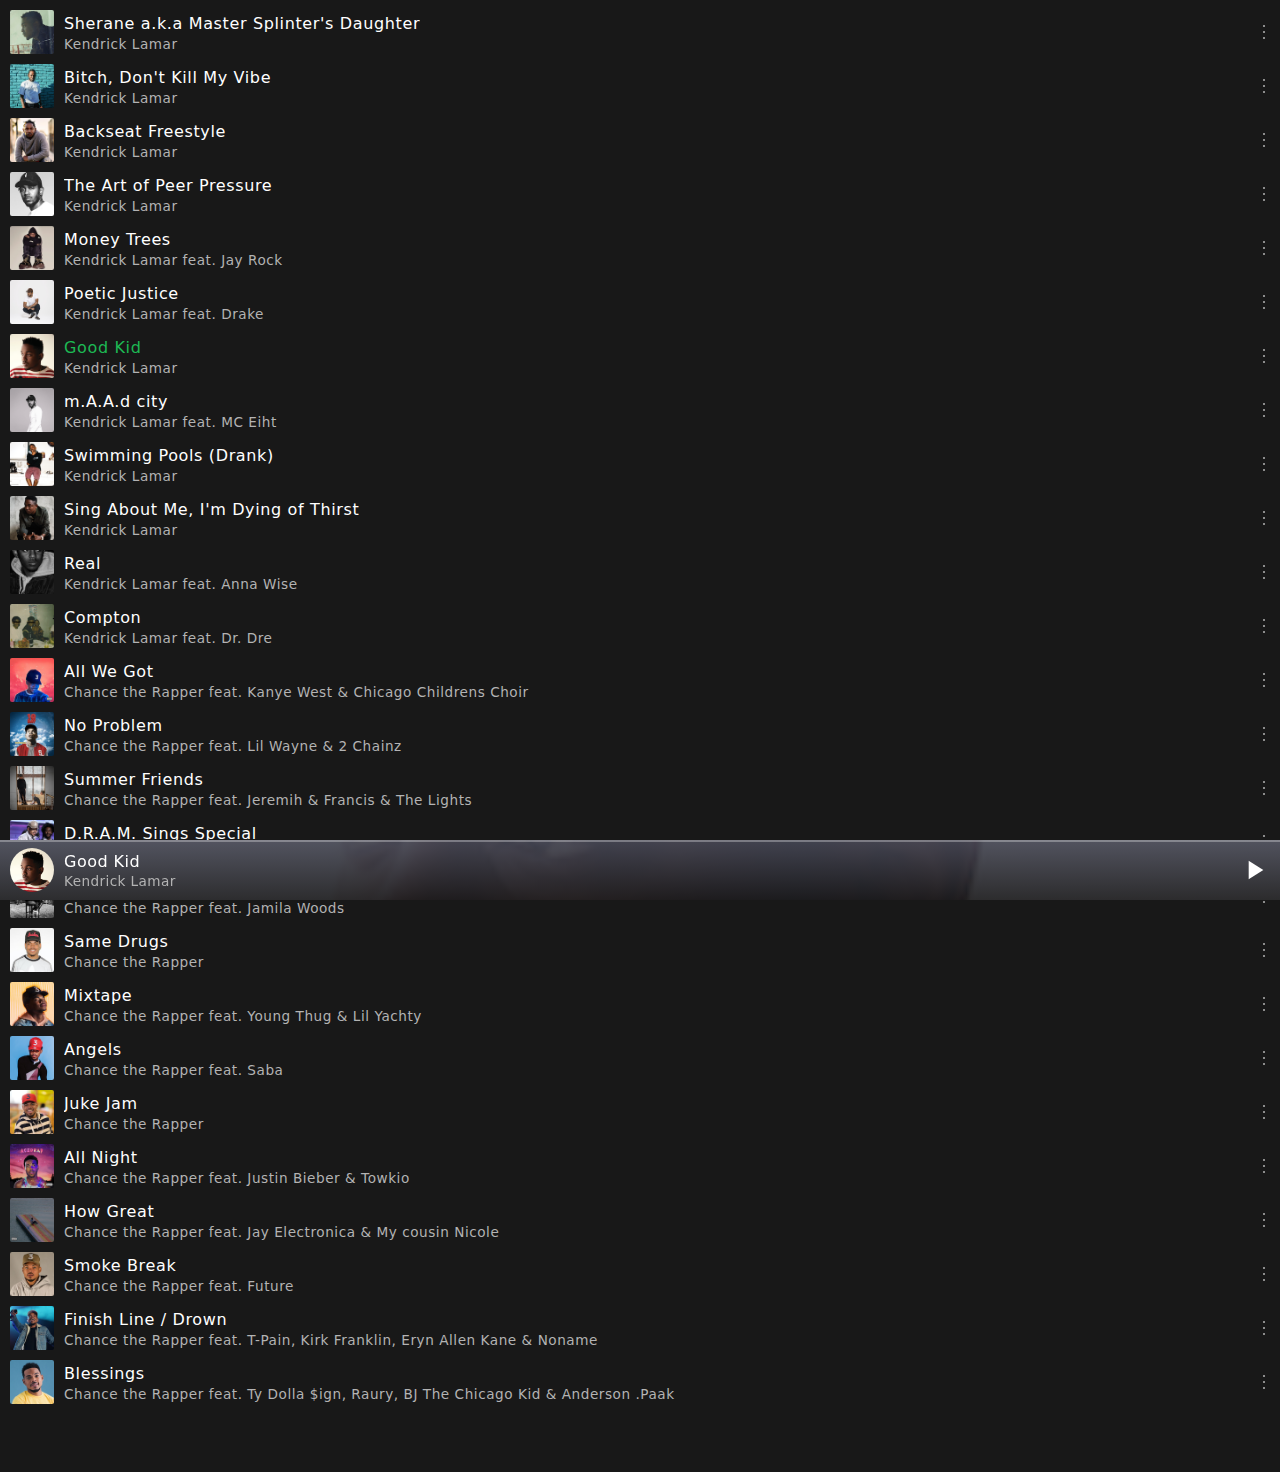
==== commit a318445e: "Update index.html" ====
--- a/index.html
+++ b/index.html
@@ -25,7 +25,7 @@
    <audio preload="auto"></audio>
    <main>
       <div class="playlist"></div>
-      <div class="player expanded">
+      <div class="player">
          <div class="header">
             <h5>Playing from Album</h5>
             <h4 class="song-album"></h4>
@@ -59,4 +59,4 @@
    <script src="app.js"></script>
    <script src="script.js"></script>
 </body>
-</html>+</html>
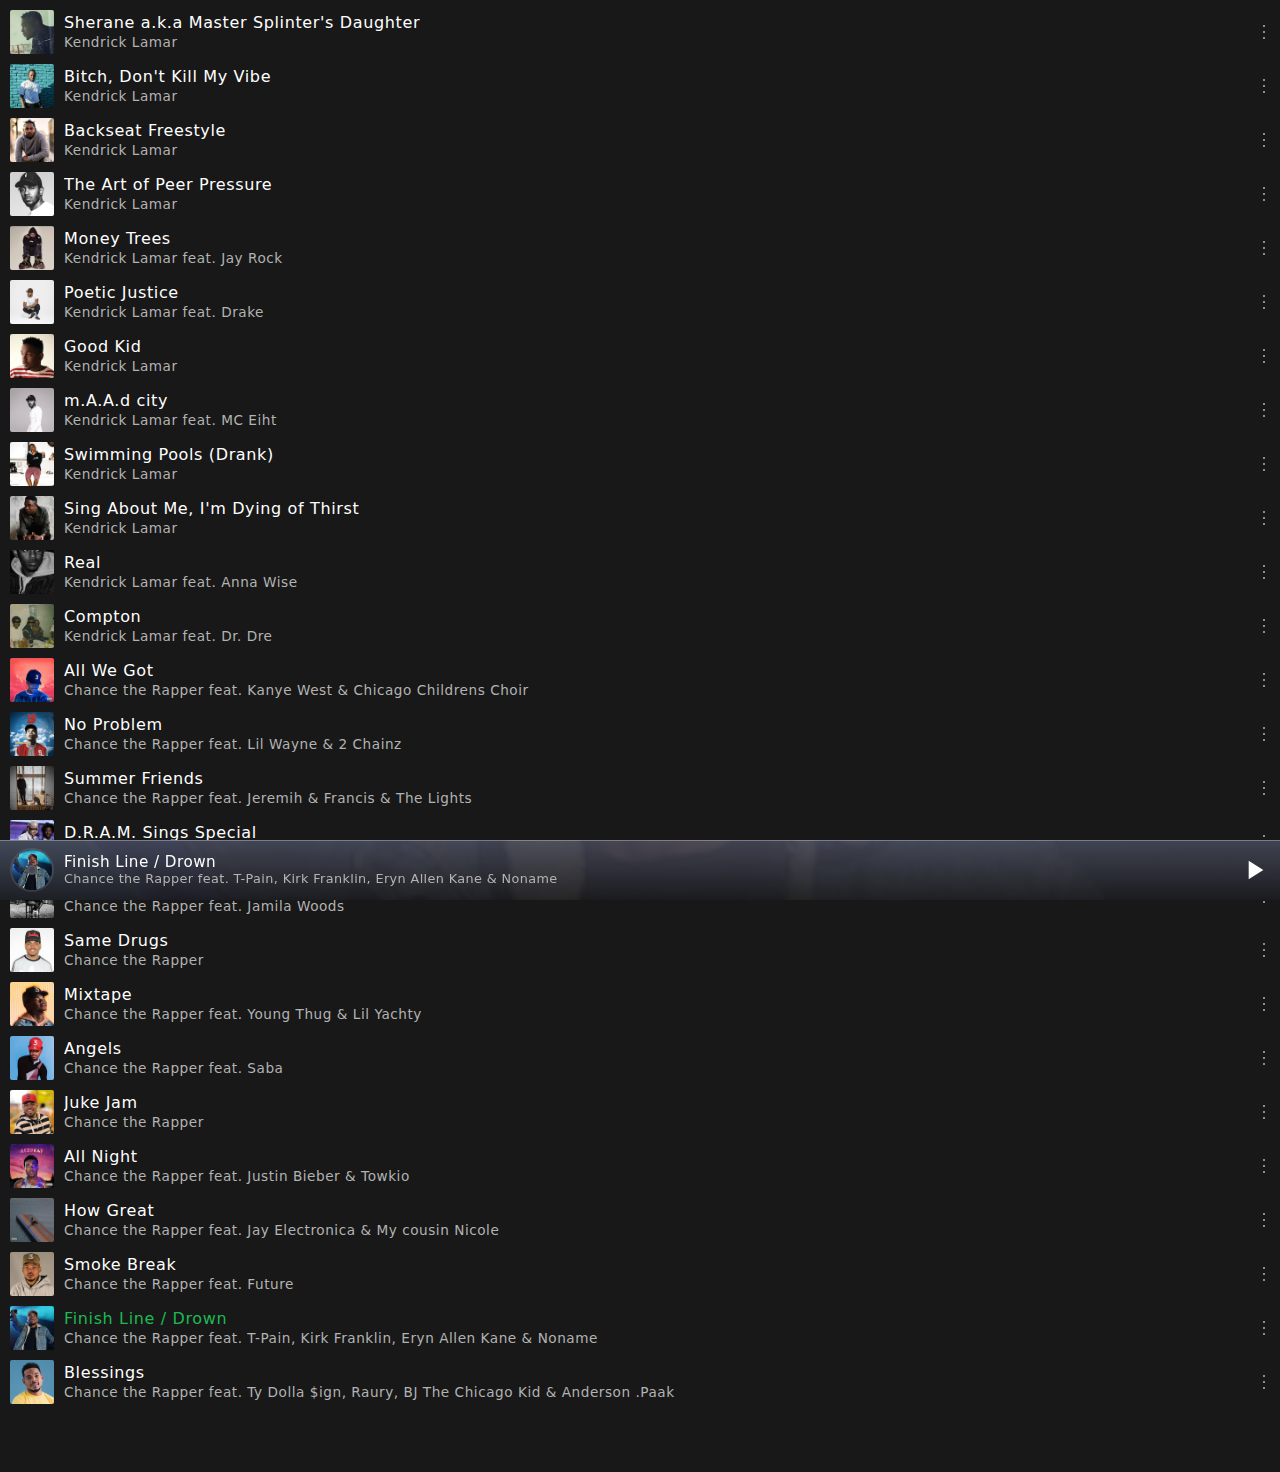
==== commit 1bf68388: "Add files via upload" ====
--- a/index.html
+++ b/index.html
@@ -9,7 +9,7 @@
    <meta name="apple-mobile-web-app-status-bar-style" content="#181818">
    <meta name="theme-color" content="#181818">
    <meta name="description" content="Description">
-   <title>Audio app</title>
+   <title>MP3 App</title>
    <link rel="preconnect" href="https://fonts.googleapis.com">
    <link rel="preconnect" href="https://fonts.gstatic.com" crossorigin>
    <link rel="manifest" href="manifest.json" crossorigin="use-credentials">
@@ -22,22 +22,23 @@
    <link rel="stylesheet" href="style.css">
 </head>
 <body>
-   <audio preload="auto"></audio>
    <main>
-      <div class="playlist"></div>
+      <div class="playlist">
+         <ul></ul>
+      </div>
       <div class="player">
          <div class="header">
             <h5>Playing from Album</h5>
             <h4 class="song-album"></h4>
          </div>
          <div class="figure">
-            <img src="images/placeholder.webp" alt="Image">
+            <img src="images/image-0.webp" class="cover" alt="Image">
          </div>
          <div class="details">
             <h1 class="song-name"></h1>
             <h2 class="song-artist"></h2>
          </div>
-         <div class="seek-container">
+         <div class="seek">
             <input type="range" class="seek-bar">
             <div class="timecodes">
                <p class="song-timer">00:00</p>
@@ -56,7 +57,6 @@
          </div>
       </div>
    </main>
-   <script src="app.js"></script>
    <script src="script.js"></script>
 </body>
-</html>
+</html>--- a/style.css
+++ b/style.css
@@ -1,3 +1,12 @@
+:root {
+   --black: rgba(24, 24, 24, 1);
+   --green: rgba(29, 185, 84, 1);
+   --white: rgba(255, 255, 255, 1);
+   --white-alt: rgba(179, 179, 179, 1);
+   --white-transparent: rgba(255, 255, 255, .1);
+   --white-transparent-alt: rgba(255, 255, 255, .3);
+}
+
 * {
    box-sizing: border-box;
    margin: 0;
@@ -18,7 +27,6 @@
 html,
 body {
    font-size: 16px;
-   scroll-behavior: smooth;
    text-rendering: optimizeLegibility;
    user-select: none;
    touch-action: manipulation;
@@ -31,19 +39,19 @@
 
 body {
    font-family: 'Plus Jakarta Sans', system-ui, sans-serif;
-   color: #fff;
-   background: #181818;
+   color: var(--white);
+   background: var(--black);
 }
 
 img {
    max-width: 100%;
-   display: block;
+   display: flex;
+   object-fit: cover;
 }
 
 ul,
 ol {
    list-style: none;
-   scroll-behavior: smooth;
 }
 
 a {
@@ -57,8 +65,10 @@
 h4,
 h5,
 h6 {
+   font-weight: 400;
+   line-height: 1.1;
    white-space: normal;
-   word-break: break-all;
+   word-break: break-word;
    -webkit-line-clamp: 1;
    text-overflow: ellipsis;
    display: -webkit-box;
@@ -83,31 +93,31 @@
 }
 
 .play-icon {
-   background: url("data:image/svg+xml,%3Csvg xmlns='http://www.w3.org/2000/svg' viewBox='0 0 24 24' height='24px' width='24px' fill='%23ffffff'%3E%3Cpath d='M0 0h24v24H0z' fill='none'/%3E%3Cpath d='M8 5v14l11-7z'/%3E%3C/svg%3E") no-repeat center center/cover;
+   background: url("data:image/svg+xml,%3Csvg xmlns='http://www.w3.org/2000/svg' viewBox='0 0 24 24' height='24px' width='24px' role='img' fill='%23ffffff'%3E%3Cpath d='M0 0h24v24H0z' fill='none'/%3E%3Cpath d='M8 5v14l11-7z'/%3E%3C/svg%3E") no-repeat center center/cover;
 }
 
 .pause-icon {
-   background: url("data:image/svg+xml,%3Csvg xmlns='http://www.w3.org/2000/svg' viewBox='0 0 24 24' height='24px' width='24px' fill='%23ffffff'%3E%3Cpath d='M0 0h24v24H0z' fill='none'/%3E%3Cpath d='M6 19h4V5H6v14zm8-14v14h4V5h-4z'/%3E%3C/svg%3E") no-repeat center center/cover;
+   background: url("data:image/svg+xml,%3Csvg xmlns='http://www.w3.org/2000/svg' viewBox='0 0 24 24' height='24px' width='24px' role='img' fill='%23ffffff'%3E%3Cpath d='M0 0h24v24H0z' fill='none'/%3E%3Cpath d='M6 19h4V5H6v14zm8-14v14h4V5h-4z'/%3E%3C/svg%3E") no-repeat center center/cover;
+}
+
+.prev-icon {
+   background: url("data:image/svg+xml,%3Csvg xmlns='http://www.w3.org/2000/svg' viewBox='0 0 24 24' height='24px' width='24px' role='img' fill='%23ffffff'%3E%3Cpath d='M6.3 3a.7.7 0 01.7.7v6.805l11.95-6.899a.7.7 0 011.05.606v15.576a.7.7 0 01-1.05.606L7 13.495V20.3a.7.7 0 01-.7.7H4.7a.7.7 0 01-.7-.7V3.7a.7.7 0 01.7-.7h1.6z'%3E%3C/path%3E%3C/svg%3E") no-repeat center center/cover;
 }
 
 .next-icon {
    background: url("data:image/svg+xml,%3Csvg xmlns='http://www.w3.org/2000/svg' viewBox='0 0 24 24' height='24px' width='24px' role='img' fill='%23ffffff'%3E%3Cpath d='M17.7 3a.7.7 0 00-.7.7v6.805L5.05 3.606A.7.7 0 004 4.212v15.576a.7.7 0 001.05.606L17 13.495V20.3a.7.7 0 00.7.7h1.6a.7.7 0 00.7-.7V3.7a.7.7 0 00-.7-.7h-1.6z'%3E%3C/path%3E%3C/svg%3E") no-repeat center center/cover;
 }
 
-.prev-icon {
-   background: url("data:image/svg+xml,%3Csvg xmlns='http://www.w3.org/2000/svg' viewBox='0 0 24 24' height='24px' width='24px' role='img' fill='%23ffffff'%3E%3Cpath d='M6.3 3a.7.7 0 01.7.7v6.805l11.95-6.899a.7.7 0 011.05.606v15.576a.7.7 0 01-1.05.606L7 13.495V20.3a.7.7 0 01-.7.7H4.7a.7.7 0 01-.7-.7V3.7a.7.7 0 01.7-.7h1.6z'%3E%3C/path%3E%3C/svg%3E") no-repeat center center/cover;
-}
-
 .more-icon {
-   background: url("data:image/svg+xml,%3Csvg xmlns='http://www.w3.org/2000/svg' viewBox='0 0 24 24' width='24px' height='24px' fill='none' stroke='%23b3b3b3' stroke-width='1' stroke-linecap='round' stroke-linejoin='round'%3E%3Cline x1='11.99' y1='6' x2='12' y2='6' stroke-linecap='round' stroke-width='2'%3E%3C/line%3E%3Cline x1='11.99' y1='12' x2='12' y2='12' stroke-linecap='round' stroke-width='2'%3E%3C/line%3E%3Cline x1='11.99' y1='18' x2='12' y2='18' stroke-linecap='round' stroke-width='2'%3E%3C/line%3E%3C/svg%3E") no-repeat center center/cover;
+   background: url("data:image/svg+xml,%3Csvg xmlns='http://www.w3.org/2000/svg' viewBox='0 0 24 24' width='24px' height='24px' role='img' fill='none' stroke='%23b3b3b3' stroke-width='1' stroke-linecap='round' stroke-linejoin='round'%3E%3Cline x1='11.99' y1='6' x2='12' y2='6' stroke-linecap='round' stroke-width='2'%3E%3C/line%3E%3Cline x1='11.99' y1='12' x2='12' y2='12' stroke-linecap='round' stroke-width='2'%3E%3C/line%3E%3Cline x1='11.99' y1='18' x2='12' y2='18' stroke-linecap='round' stroke-width='2'%3E%3C/line%3E%3C/svg%3E") no-repeat center center/cover;
 }
 
 .share-icon {
-   background: url("data:image/svg+xml,%3Csvg xmlns='http://www.w3.org/2000/svg' viewBox='0 0 24 24' width='24px' height='24px' fill='none' stroke='%23ffffff' stroke-width='1' stroke-linecap='square' stroke-linejoin='round'%3E%3Ccircle cx='5' cy='12' r='3'%3E%3C/circle%3E%3Ccircle cx='19' cy='19' r='3'%3E%3C/circle%3E%3Ccircle cx='19' cy='5' r='3'%3E%3C/circle%3E%3Cline x1='7.6' y1='13.5' x2='16.15' y2='18'%3E%3C/line%3E%3Cline x1='16.4' y1='6.5' x2='7.85' y2='11'%3E%3C/line%3E%3C/svg%3E") no-repeat center center/cover;
+   background: url("data:image/svg+xml,%3Csvg xmlns='http://www.w3.org/2000/svg' viewBox='0 0 24 24' width='24px' height='24px' role='img' fill='none' stroke='%23b3b3b3' stroke-width='1' stroke-linecap='round' stroke-linejoin='round'%3E%3Ccircle cx='5' cy='12' r='3'%3E%3C/circle%3E%3Ccircle cx='19' cy='19' r='3'%3E%3C/circle%3E%3Ccircle cx='19' cy='5' r='3'%3E%3C/circle%3E%3Cline x1='7.6' y1='13.5' x2='16.15' y2='18'%3E%3C/line%3E%3Cline x1='16.4' y1='6.5' x2='7.85' y2='11'%3E%3C/line%3E%3C/svg%3E") no-repeat center center/cover;
 }
 
 .collapse-icon {
-   background: url("data:image/svg+xml,%3Csvg xmlns='http://www.w3.org/2000/svg' viewBox='0 0 24 24' width='24px' height='24px' fill='none' stroke='%23ffffff' stroke-width='1' stroke-linecap='round' stroke-linejoin='round'%3E%3Cpolyline points='7 10 12 15 17 10'%3E%3C/polyline%3E%3C/svg%3E") no-repeat center center/cover;
+   background: url("data:image/svg+xml,%3Csvg xmlns='http://www.w3.org/2000/svg' viewBox='0 0 24 24' width='24px' height='24px' role='img' fill='none' stroke='%23b3b3b3' stroke-width='1' stroke-linecap='round' stroke-linejoin='round'%3E%3Cpolyline points='7 10 12 15 17 10'%3E%3C/polyline%3E%3C/svg%3E") no-repeat center center/cover;
 }
 
 main {
@@ -115,23 +125,22 @@
 }
 
 .playlist {
+   position: relative;
+   z-index: 1;
    padding-bottom: 3rem;
-   position: relative;
-   z-index: 1;
 }
 
 .playlist ul {
    padding: .625rem .25rem .625rem .625rem;
    opacity: 1;
    transition: opacity .15s ease-out .1s;
-   -webkit-transition: opacity .15s ease-out .1s;
 }
 
 .playlist li {
    display: flex;
    align-items: center;
+   gap: .625rem;
    margin-bottom: .625rem;
-   gap: .625rem;
    cursor: pointer;
 }
 
@@ -139,7 +148,6 @@
    width: 2.75rem;
    height: 2.75rem;
    border-radius: .125rem;
-   object-fit: cover;
 }
 
 .playlist li .wrapper {
@@ -147,23 +155,25 @@
    flex-direction: column;
    align-items: flex-start;
    justify-content: center;
+   gap: .25rem;
    flex: 1;
+   height: 2.75rem;
 }
 
 .playlist li h3 {
    font-size: 1rem;
-   color: #fff;
+   color: var(--white);
    letter-spacing: .04em;
-   font-weight: 400;
-   line-height: 1.5rem;
 }
 
 .playlist li h4 {
-   color: #b3b3b3;
    font-size: .85rem;
+   color: var(--white-alt);
    letter-spacing: .04em;
-   font-weight: 400;
-   line-height: 1rem;
+}
+
+.playlist .now-playing h3 {
+   color: var(--green);
 }
 
 .playlist li button {
@@ -177,10 +187,6 @@
 .playlist li button span {
    width: 100%;
    height: 100%;
-}
-
-.playlist .now-playing h3 {
-   color: #1db954;
 }
 
 .overlay {
@@ -189,8 +195,7 @@
    left: 0;
    right: 0;
    bottom: 0;
-   background: rgba(0,0,0,.7);
-   z-index: 2;
+   background: rgba(0, 0, 0, 0.7);
 }
 
 .overlay ul {
@@ -199,20 +204,19 @@
 
 .player {
    position: fixed;
-   background: rgba(72, 75, 92, .975);
+   bottom: 0;
    left: 0;
-   bottom: 0;
    height: 3.75rem;
    width: 100%;
-   transition: .2s ease;
    overflow: hidden;
+   transition: .15s ease;
    z-index: 4;
    display: flex;
-   flex-direction: row;
-   align-items: center;
+   align-items: center;
+   gap: .625rem;
    padding-left: .625rem;
    padding-right: .625rem;
-   gap: .625rem;
+   background: rgba(72, 75, 92, .975);
 }
 
 .header {
@@ -220,26 +224,33 @@
 }
 
 .figure {
-   display: flex;
-   max-width: 2.75rem;
-   max-height: 2.75rem;
-   width: 100%;
+   position: relative;
+}
+
+.figure::after {
+   content: '';
+   background: rgba(69, 71, 85, 1);
+   border: .125rem solid var(--white-transparent);
    border-radius: 50%;
-   position: relative;
-}
-
-.figure img {
-   width: 2.75rem;
+   position: absolute;
+   left: 50%;
+   top: 50%;
+   width: .625rem;
+   height: .625rem;
+   transform: translate(-50%, -50%);
+}
+
+.cover {
+   min-width: 2.75rem;
    height: 2.75rem;
    border-radius: 50%;
-   object-fit: cover;
-   overflow: hidden;
+   border: .175rem solid var(--white-transparent);
+   position: relative;
    animation: rotate 9s linear infinite;
    animation-play-state: paused;
-   position: relative;
-}
-
-.playing .figure img {
+}
+
+.playing .cover {
    animation-play-state: running;
 }
 
@@ -249,24 +260,27 @@
    align-items: flex-start;
    justify-content: center;
    width: inherit;
-   position: relative;
-   gap: .125rem;
+   height: 2.75rem;
+   position: relative;
+   gap: .1rem;
+   cursor: pointer;
 }
 
 .details h1 {
-   font-size: 1rem;
+   font-size: .95rem;
+   color: var(--white);
    font-weight: 500;
    letter-spacing: .03em;
 }
 
 .details h2 {
-   font-size: .85rem;
+   font-size: .8rem;
+   color: var(--white-alt);
    font-weight: 400;
    letter-spacing: .03em;
-   color: #b3b3b3;
-}
-
-.seek-container {
+}
+
+.seek {
    position: absolute;
    top: 0;
    left: 0;
@@ -277,11 +291,11 @@
    -webkit-appearance: none;
    -moz-appearance: none;
    appearance: none;
-   background: hsla(0,0%,100%,0.3);
+   background: var(--white-transparent-alt);
    cursor: pointer;
    width: 100%;
    border-radius: 0;
-   height: .1rem;
+   height: .0875rem;
    overflow: hidden;
    position: absolute;
    top: 0;
@@ -291,9 +305,9 @@
    -webkit-appearance: none;
    -moz-appearance: none;
    appearance: none;
-   box-shadow: -400px 0 0 400px hsla(0,0%,100%,1);
+   box-shadow: -400px 0 0 400px var(--white);
    width: 0;
-   height: .1rem;
+   height: .0875rem;
 }
 
 .timecodes {
@@ -301,10 +315,6 @@
 }
 
 .controls {
-   position: relative;
-}
-
-.sub-controls {
    position: relative;
 }
 
@@ -332,52 +342,44 @@
 .expanded {
    height: 100%;
    width: 100%;
+   display: flex;
    flex-direction: column;
    align-items: center;
-   justify-content: flex-start;
-   padding: 1.5rem 1.375rem;
+   justify-content: space-between;
+   padding: 1.375rem;
    pointer-events: auto;
-   background: linear-gradient(to bottom, rgba(69, 71, 85, .925) 0%, rgba(28, 28, 31, .925) 100%);
 }
 
 .expanded .header {
    display: flex;
    flex-direction: column;
+   gap: .175rem;
    text-align: center;
-   gap: .25rem;
-   margin-bottom: auto;
 }
 
 .expanded .header h4 {
-   font-size: 1.125rem;
-   letter-spacing: .04em;
+   font-size: 1rem;
+   color: var(--white);
    font-weight: 500;
+   letter-spacing: .06em;
 }
 
 .expanded .header h5 {
-   font-size: .8rem;
+   font-size: .75rem;
+   color: var(--white-alt);
    font-weight: 400;
+   letter-spacing: .07em;
    text-transform: uppercase;
-   letter-spacing: .05em;
-   color: #b3b3b3;
 }
 
 .expanded .figure {
-   position: relative;
-   background: rgba(255, 255, 255, .1);
-   padding: .625rem;
-   border-radius: 50%;
-   max-width: 92%;
-   max-height: 92%;
-   width: 100%;
-   margin-top: auto;
-   margin-bottom: auto;
+   margin: auto;
 }
 
 .expanded .figure::after {
    content: '';
    background: rgba(69, 71, 85, 1);
-   border: .375rem solid rgba(255, 255, 255, .1);
+   border: .325rem solid var(--white-transparent);
    border-radius: 50%;
    position: absolute;
    left: 50%;
@@ -387,29 +389,28 @@
    transform: translate(-50%, -50%);
 }
 
-.expanded .figure img {
-   width: 100%;
-   height: 100%;
+.expanded .cover {
+   position: relative;
+   border: .5rem solid var(--white-transparent);
+   border-radius: 50%;
+   width: 100%;
+   height: auto;
 }
 
 .expanded .details {
-   display: flex;
-   flex-direction: column;
-   text-align: start;
-   gap: .25rem;
+   gap: .175rem;
    margin-bottom: auto;
 }
 
 .expanded .details h1 {
-   font-size: 1.375rem;
-   letter-spacing: .03em;
+   font-size: 1.175rem;
 }
 
 .expanded .details h2 {
-   font-size: 1rem;
-}
-
-.expanded .seek-container {
+   font-size: .9rem;
+}
+
+.expanded .seek {
    position: relative;
    display: flex;
    flex-direction: column;
@@ -417,26 +418,34 @@
 
 .expanded .seek-bar {
    border-radius: .5rem;
-   height: .15rem;
+   height: .1rem;
    position: relative;
 }
 
 .expanded .seek-bar::-webkit-slider-thumb {
    border-radius: .5rem;
-   height: .15rem;
+   height: .1rem;
 }
 
 .expanded .timecodes {
    display: flex;
    align-items: center;
    justify-content: space-between;
-   font-size: .8rem;
+   padding-top: .1875rem;
+}
+
+.expanded .timecodes p {
+   font-size: .75rem;
+   color: var(--white-alt);
    font-weight: 400;
-   padding-top: .25rem;
-}
-
-.expanded .timecodes p {
-   color: #b3b3b3;
+}
+
+.expanded .timecodes .song-timer {
+   text-align: start;
+}
+
+.expanded .timecodes .song-duration {
+   text-align: end;
 }
 
 .expanded .controls {
@@ -452,12 +461,12 @@
    justify-content: center;
    width: 2.75rem;
    height: 2.75rem;
-   background: rgba(255, 255, 255, .15);
+   background: var(--white-transparent);
    border-radius: 50%;
 }
 
 .expanded .controls button:active {
-   background: rgba(255, 255, 255, .35);
+   background: var(--white-transparent-alt);
 }
 
 .expanded .controls button span {
@@ -481,6 +490,7 @@
    align-items: center;
    justify-content: space-between;
    width: 100%;
+   position: relative;
 }
 
 .expanded .sub-controls p {
@@ -495,7 +505,7 @@
 }
 
 .expanded .sub-controls button:active {
-   background: rgba(255, 255, 255, .1);
+   background: var(--white-transparent);
 }
 
 .expanded .sub-controls .share-btn {
@@ -526,52 +536,4 @@
    to {
       transform: rotate(360deg);
    }
-}
-
-@media (min-width: 700px) {
-   .expanded {
-      display: grid;
-      grid-template-columns: repeat(3, 1fr);
-      padding: 2rem 6rem;
-      align-content: space-between;
-      justify-content: center;
-      max-height: 100vh;
-   }
-
-   .expanded .header {
-      grid-column: 1 / 4;
-      text-align: center;
-   }
-
-   .expanded .figure {
-      grid-column: 1 / 4;
-      max-width: 20vw;
-      max-height: 20vw;
-      width: 100%;
-      height: 100%;
-      margin: auto;
-   }
-
-   .expanded .details {
-      grid-column: 1 / 4;
-      height: fit-content;
-   }
-
-   .expanded .seek-container {
-      grid-column: 1 / 4;
-   }
-
-   .expanded .controls {
-      grid-column: 1 / 4;
-      justify-content: center;
-      width: auto;
-      position: relative;
-      z-index: 2
-   }
-
-   .expanded .sub-controls {
-      grid-column: 1 / 4;
-      position: absolute;
-      bottom: 3rem;
-   }
 }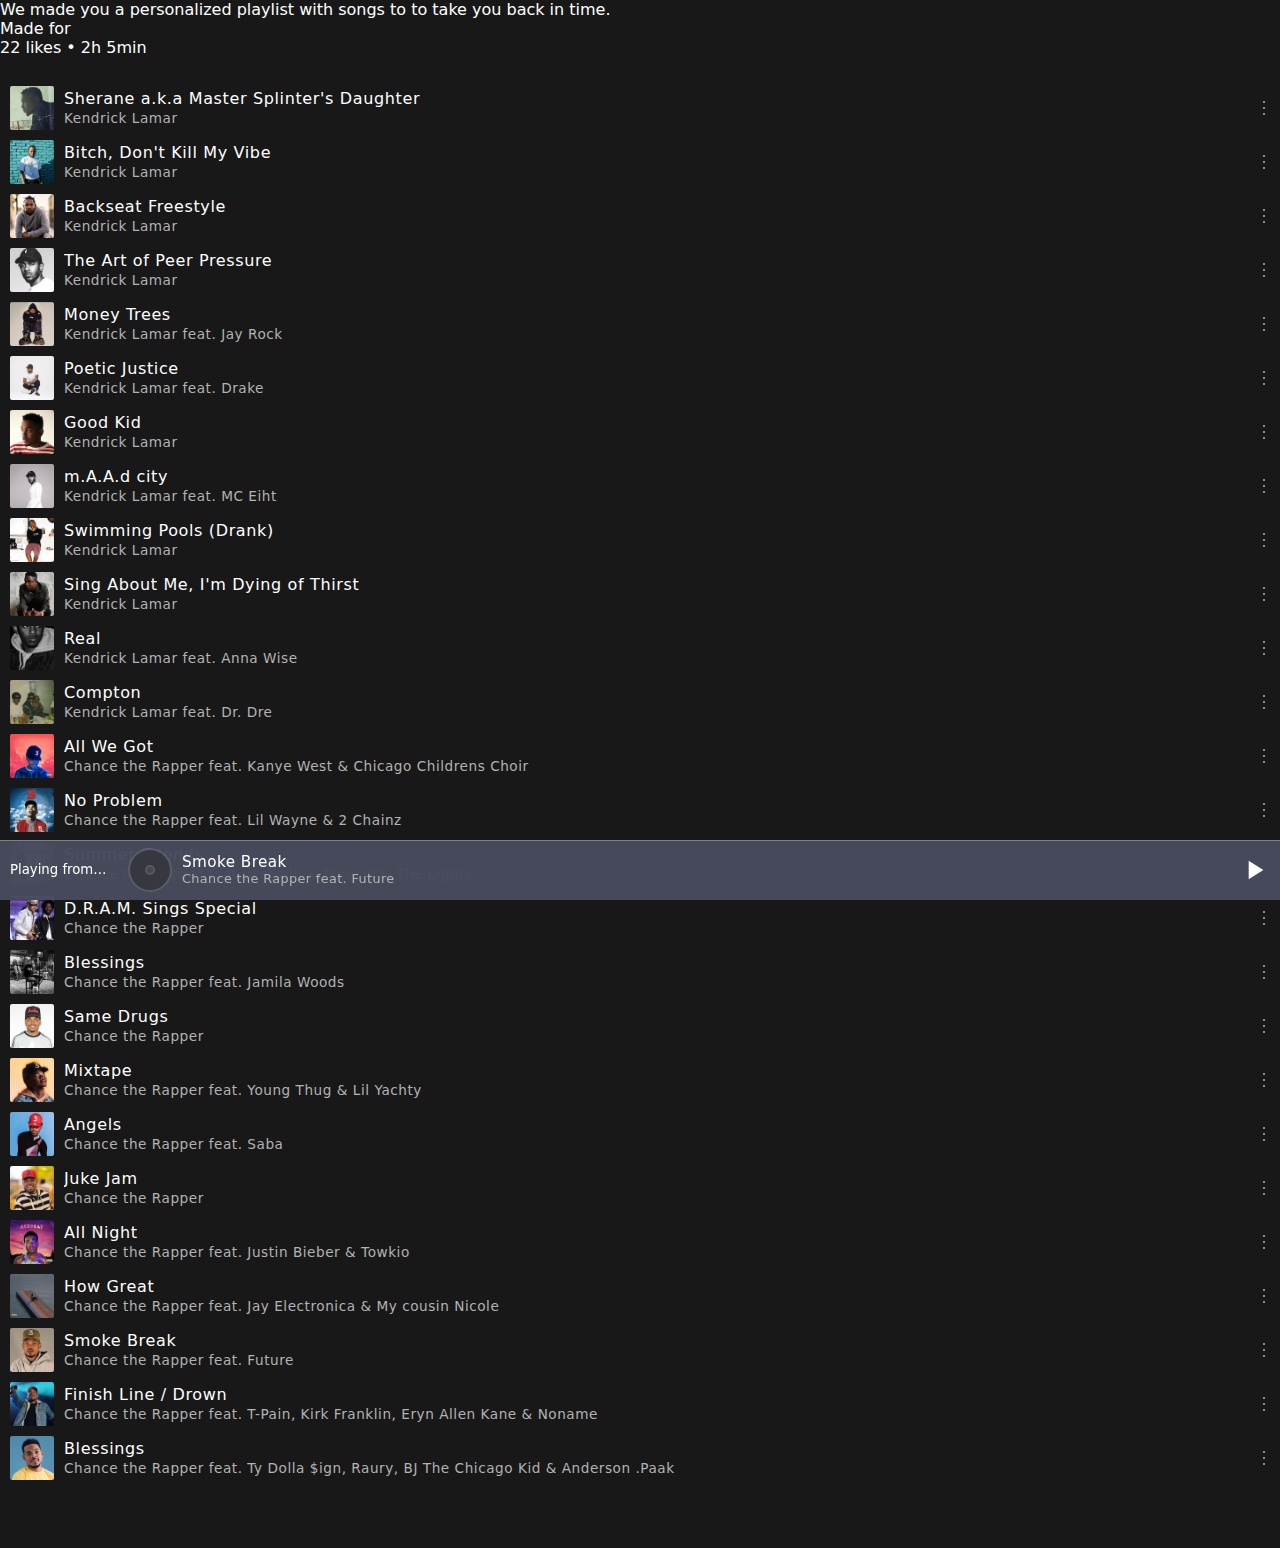
==== commit cfe7dd74: "Update index.html" ====
--- a/index.html
+++ b/index.html
@@ -23,13 +23,30 @@
 </head>
 <body>
    <main>
-      <div class="playlist">
-         <ul></ul>
+      <div class="home">
+         <div class="header">
+            <h1>Your Time Capsule</h1>
+         </div>
+         <div class="sub-header">
+            <div class="sub-header--text">
+               <p>We made you a personalized playlist with songs to to take you back in time.</p>
+               <p>Made for <span class="person"></span></p>
+               <p>22 likes • 2h 5min</p>
+            </div>
+            <div class="sub-header--icons">
+               <button class="heart-btn"><span class="heart-icon"></span></button>
+               <button><span class="download-icon"></span></button>
+               <button><span class="more-icon"></span></button>
+            </div>
+         </div>
+         <div class="playlist">
+            <ul></ul>
+         </div>
       </div>
       <div class="player">
-         <div class="header">
+         <div class="heading">
             <h5>Playing from Album</h5>
-            <h4 class="song-album"></h4>
+            <h4></h4>
          </div>
          <div class="figure">
             <img src="images/image-0.webp" class="cover" alt="Image">
@@ -59,4 +76,4 @@
    </main>
    <script src="script.js"></script>
 </body>
-</html>+</html>
--- a/style.css
+++ b/style.css
@@ -54,17 +54,11 @@
    list-style: none;
 }
 
-a {
-   text-decoration: none;
-   cursor: pointer;
-}
-
 h1,
 h2,
 h3,
 h4,
-h5,
-h6 {
+h5 {
    font-weight: 400;
    line-height: 1.1;
    white-space: normal;
@@ -536,4 +530,4 @@
    to {
       transform: rotate(360deg);
    }
-}+}
